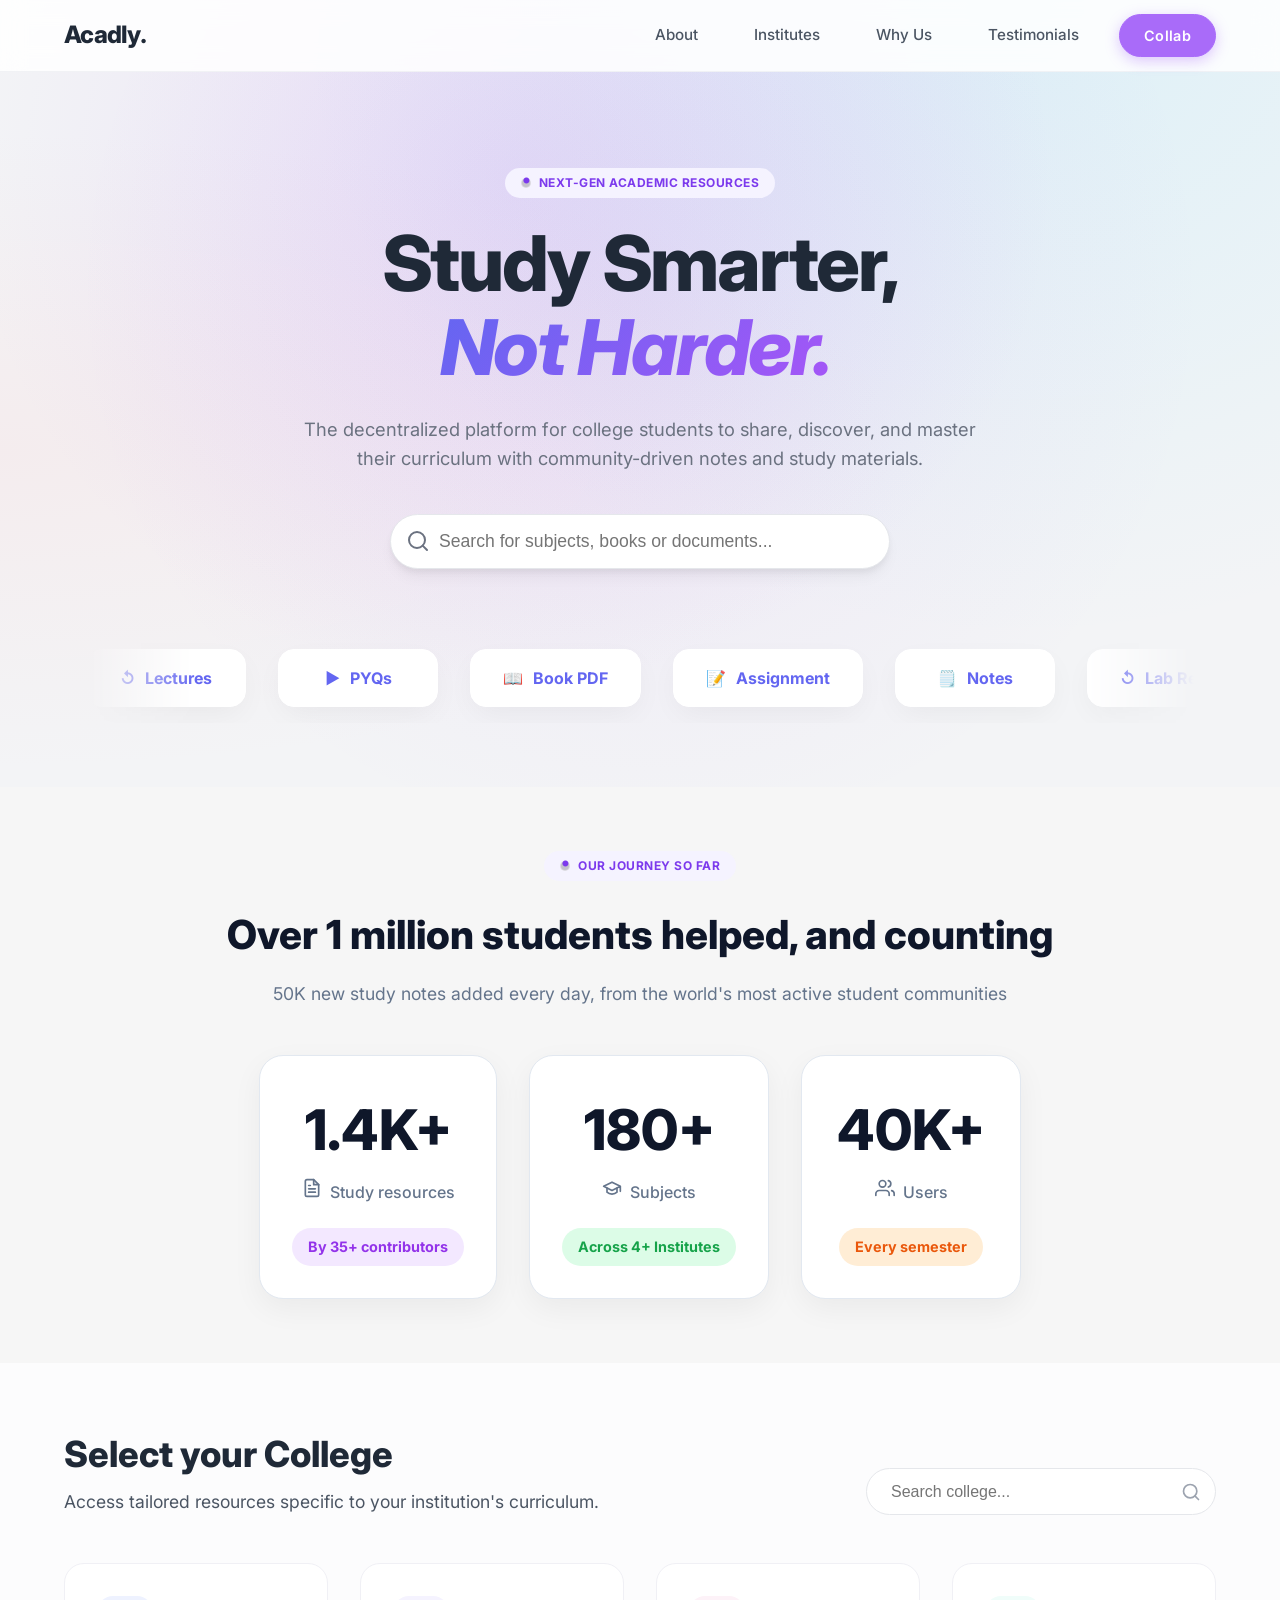
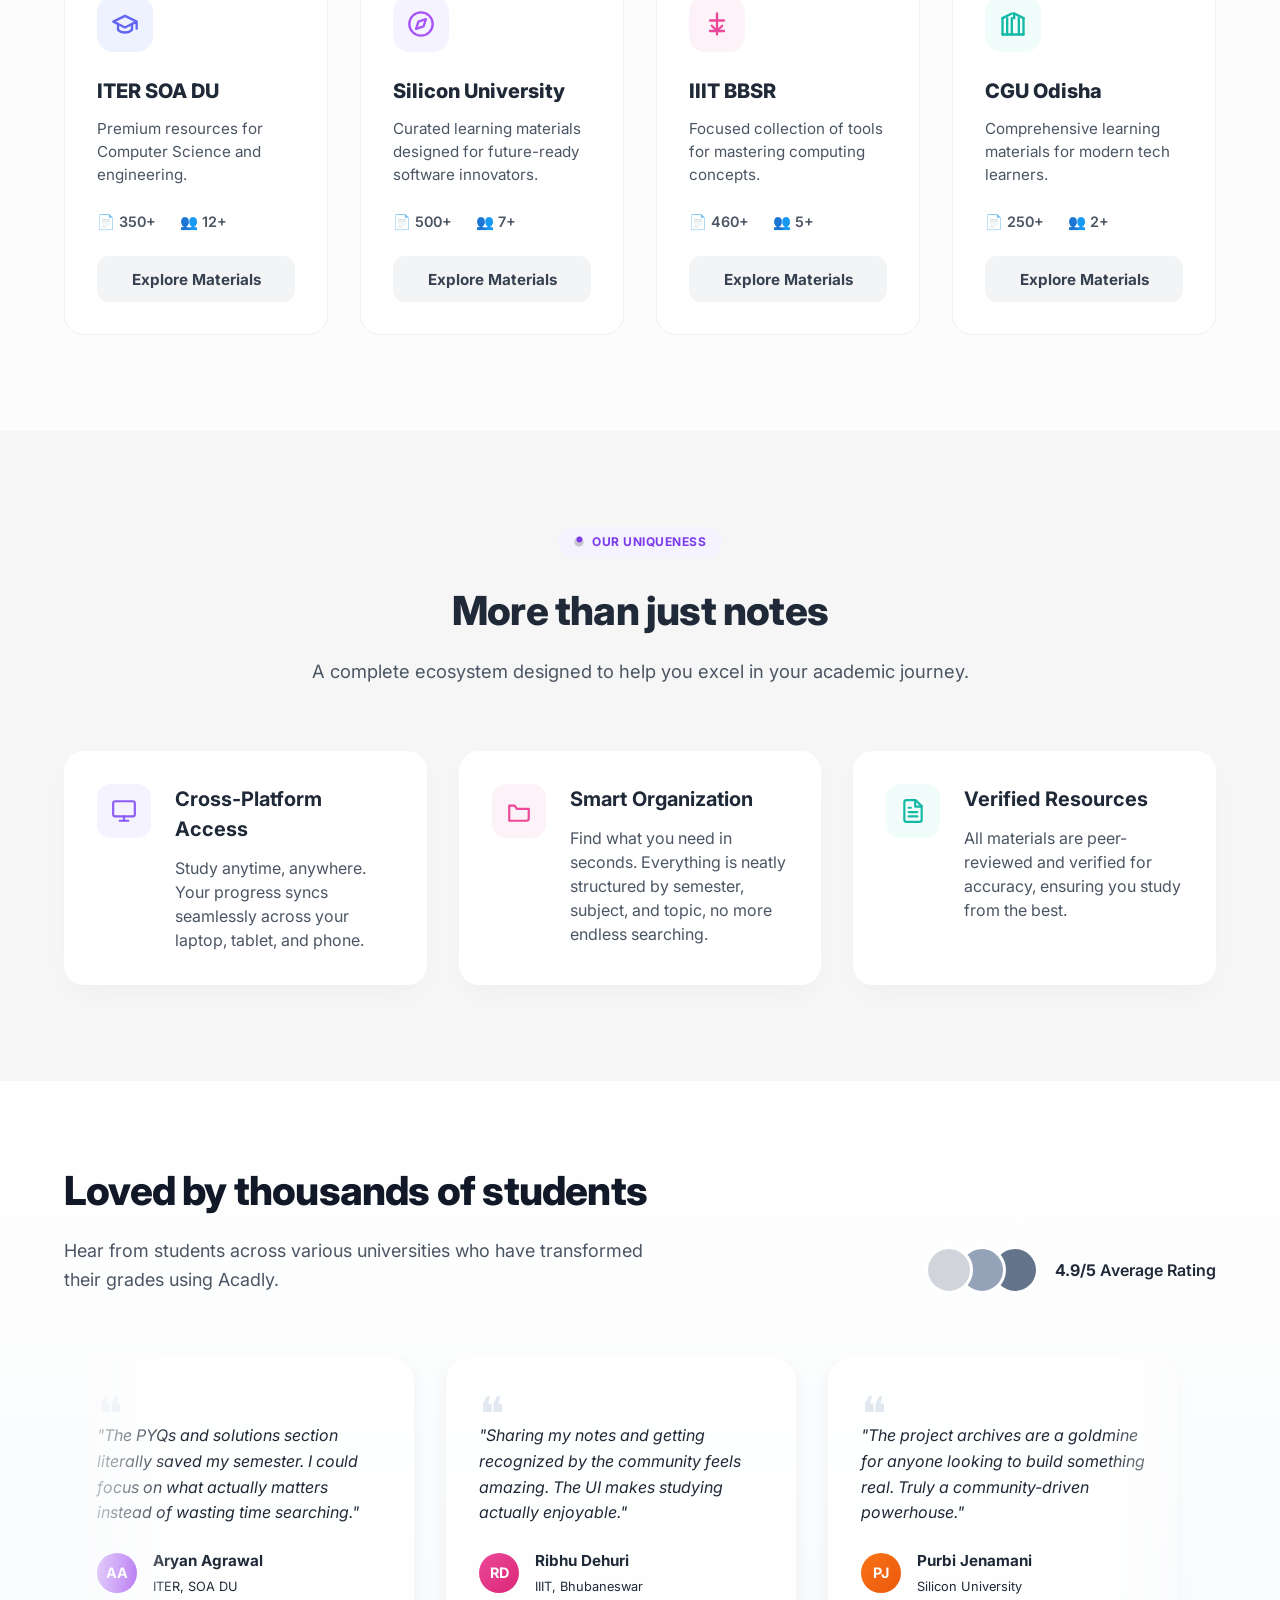
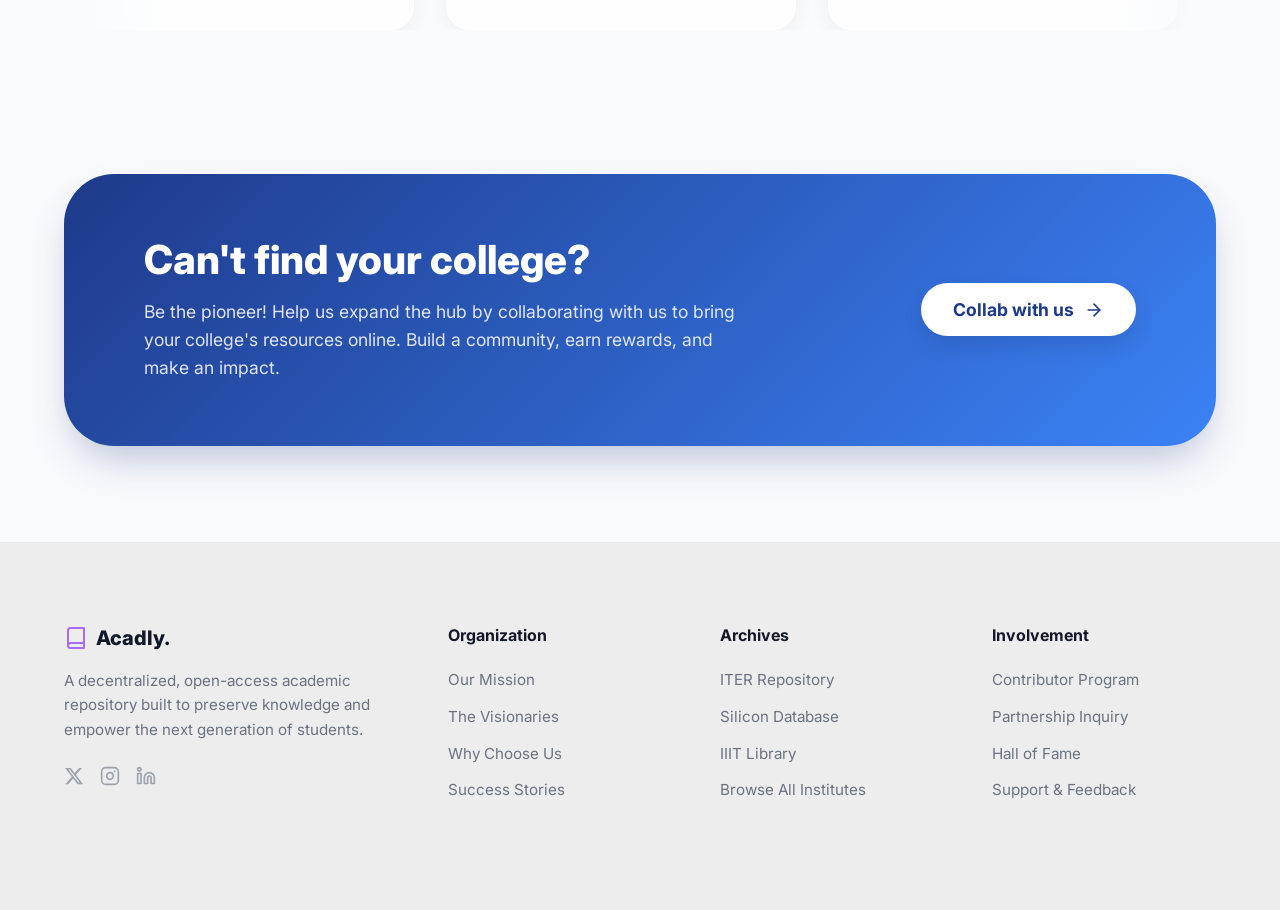
==== index.html @ 6a14bc9c "Version 2.4" ====
<!DOCTYPE html>
<html lang="en">
<head>
    <meta charset="UTF-8">
    <meta name="viewport" content="width=device-width, initial-scale=1.0">
    <title>Acadly.</title>
    <link href="https://fonts.googleapis.com/css2?family=Inter:wght@400;500;600;700;800&display=swap" rel="stylesheet">
    <link rel="stylesheet" href="style.css">
</head>
<body>

    <header class="site-header">
        <div class="header-container">
            <a href="#" class="logo text-logo">
                Acadly.
            </a>

            <nav class="header-nav desktop-nav">
                <a href="about.html" class="nav-link">About</a>
                <a href="#colleges-selection" class="nav-link">Institutes</a>
                <a href="#features" class="nav-link">Why Us</a>
                <a href="#testimonials" class="nav-link">Testimonials</a>
                
                <div class="auth-buttons">
                    <!-- <a href="#" class="btn btn-outline">Log in</a> -->
                    <a href="https://forms.gle/Azt8ZUcDreJrkmPq8" class="btn btn-primary">Collab</a>
                </div>
            </nav>

            <button class="mobile-menu-btn" id="mobile-menu-toggle">
                <span class="bar"></span>
                <span class="bar"></span>
                <span class="bar"></span>
            </button>
        </div>

        <div class="mobile-nav-menu" id="mobile-nav-menu">
            <a href="about.html" class="mobile-link">About</a>
            <a href="#colleges-selection" class="mobile-link">Institutes</a>
            <a href="#features" class="mobile-link">Why Us</a>
            <a href="#testimonials" class="mobile-link">Testimonials</a>
            <div class="mobile-auth">
                <!-- <a href="#" class="btn btn-outline">Log in</a> -->
                <a href="https://forms.gle/Azt8ZUcDreJrkmPq8" class="btn btn-primary">Collab</a>
            </div>
        </div>
    </header>

    <main>
        <section id = "hero" class="hero-section">
            <div class="liquid-shape shape-1"></div>
            <div class="liquid-shape shape-2"></div>
            <div class="container hero-content-center">
                <div class="hero-tag">
                    <span class="dot">•</span> NEXT-GEN ACADEMIC RESOURCES
                </div>

                <h1 class="hero-title">
                    Study Smarter,<br>
                    <span class="text-gradient">Not Harder.</span>
                </h1>

                <p class="hero-desc">
                    The decentralized platform for college students to share, discover, and 
                    master their curriculum with community-driven notes and study materials.
                </p>

                <div class="hero-search-wrapper">
                    <div class="hero-search-bar">
                        <svg xmlns="http://www.w3.org/2000/svg" width="24" height="24" viewBox="0 0 24 24" fill="none" stroke="#6b7280" stroke-width="2" stroke-linecap="round" stroke-linejoin="round" class="search-icon"><circle cx="11" cy="11" r="8"></circle><line x1="21" y1="21" x2="16.65" y2="16.65"></line></svg>
                        <input type="text" id="hero-search-input" placeholder="Search for subjects, books or documents...">
                    </div>
                    <div id="search-dropdown" class="search-dropdown hero-dropdown"></div>
                </div>

                <div class="marquee-container">
                    <div class="marquee-track">
                        <div class="quick-card"><span class="qc-icon">↺</span> Lectures</div>
                        <div class="quick-card"><span class="qc-icon">▶</span> PYQs </div>
                        <div class="quick-card"><span class="qc-icon">📖</span> Book PDF</div>
                        <div class="quick-card"><span class="qc-icon">📝</span> Assignment</div>
                        <div class="quick-card"><span class="qc-icon">🗒️</span> Notes</div>
                        <div class="quick-card"><span class="qc-icon">↺</span> Lab Records</div>
                        <div class="quick-card"><span class="qc-icon">▶</span> Solutions</div>
                        <div class="quick-card"><span class="qc-icon">📖</span> Quiz Papers</div>
                        <div class="quick-card"><span class="qc-icon">📝</span> Lesson Plan</div>
                        <div class="quick-card"><span class="qc-icon">🗒️</span> PPTs</div>
                    </div>
                </div>
            </div>
        </section>

        <section class="stats-section">
    <div class="stats-container">
        
        <div class="stats-header">
            <div class="hero-tag">
                    <span class="dot">•</span> OUR JOURNEY SO FAR
                </div>
            <h2>Over 1 million students helped, and counting</h2>
            <p>50K new study notes added every day, from the world's most active student communities</p>
        </div>

        <div class="desktop-stats">
            <div class="stats-grid">
                <div class="stat-box">
                    <h3>1.4K+</h3>
                    <div class="stat-label">
                    <span class="icon">
                        <svg xmlns="http://www.w3.org/2000/svg" width="24" height="24" viewBox="0 0 24 24" fill="none" stroke="currentColor" stroke-linecap="round" stroke-linejoin="round"><path d="M14 2H6a2 2 0 0 0-2 2v16a2 2 0 0 0 2 2h12a2 2 0 0 0 2-2V8z"/><polyline points="14 2 14 8 20 8"/><line x1="16" y1="13" x2="8" y2="13"/><line x1="16" y1="17" x2="8" y2="17"/><polyline points="10 9 9 9 8 9"/></svg>
                    </span> 
                    Study resources
                </div>
                    <span class="stat-badge badge-purple"> By 35+ contributors</span>
                </div>

                <div class="stat-box">
                    <h3>180+</h3>
                    <div class="stat-label">
                    <span class="icon">
                        <svg xmlns="http://www.w3.org/2000/svg" width="24" height="24" viewBox="0 0 24 24" fill="none" stroke="currentColor" stroke-linecap="round" stroke-linejoin="round"><path d="M22 10v6M2 10l10-5 10 5-10 5z"/><path d="M6 12v5c3 3 9 3 12 0v-5"/></svg>
                    </span> 
                    Subjects
                </div>
                    <span class="stat-badge badge-green">Across 4+ Institutes</span>
                </div>

                <div class="stat-box">
                    <h3>40K+</h3>
                    <div class="stat-label">
                    <span class="icon">
                        <svg xmlns="http://www.w3.org/2000/svg" width="24" height="24" viewBox="0 0 24 24" fill="none" stroke="currentColor" stroke-linecap="round" stroke-linejoin="round"><path d="M17 21v-2a4 4 0 0 0-4-4H5a4 4 0 0 0-4 4v2"/><circle cx="9" cy="7" r="4"/><path d="M23 21v-2a4 4 0 0 0-3-3.87"/><path d="M16 3.13a4 4 0 0 1 0 7.75"/></svg>
                    </span> 
                    Users
                </div>
                    <span class="stat-badge badge-orange">Every semester</span>
                </div>
            </div>
        </div>

        <div class="mobile-stats">
            <div class="carousel-window">
                <div class="stats-track" id="stats-track">
                    
                    <div class="stat-slide">
                        <div class="stat-box mobile-box">
                            <h3>1.4K+</h3>
                            <div class="stat-label"><span class="icon">
                        <svg xmlns="http://www.w3.org/2000/svg" width="24" height="24" viewBox="0 0 24 24" fill="none" stroke="currentColor" stroke-linecap="round" stroke-linejoin="round"><path d="M14 2H6a2 2 0 0 0-2 2v16a2 2 0 0 0 2 2h12a2 2 0 0 0 2-2V8z"/><polyline points="14 2 14 8 20 8"/><line x1="16" y1="13" x2="8" y2="13"/><line x1="16" y1="17" x2="8" y2="17"/><polyline points="10 9 9 9 8 9"/></svg>
                    </span> Study resources</div>
                            <span class="stat-badge badge-purple"> By 35+ contributors</span>
                        </div>
                    </div>

                    <div class="stat-slide">
                        <div class="stat-box mobile-box">
                            <h3>180+</h3>
                            <div class="stat-label"><span class="icon">
                        <svg xmlns="http://www.w3.org/2000/svg" width="24" height="24" viewBox="0 0 24 24" fill="none" stroke="currentColor" stroke-linecap="round" stroke-linejoin="round"><path d="M22 10v6M2 10l10-5 10 5-10 5z"/><path d="M6 12v5c3 3 9 3 12 0v-5"/></svg>
                    </span> Subjects</div>
                            <span class="stat-badge badge-green">Across 4+ Institutes</span>
                        </div>
                    </div>

                    <div class="stat-slide">
                        <div class="stat-box mobile-box">
                            <h3>40K+</h3>
                            <div class="stat-label"><span class="icon">
                        <svg xmlns="http://www.w3.org/2000/svg" width="24" height="24" viewBox="0 0 24 24" fill="none" stroke="currentColor" stroke-linecap="round" stroke-linejoin="round"><path d="M17 21v-2a4 4 0 0 0-4-4H5a4 4 0 0 0-4 4v2"/><circle cx="9" cy="7" r="4"/><path d="M23 21v-2a4 4 0 0 0-3-3.87"/><path d="M16 3.13a4 4 0 0 1 0 7.75"/></svg>
                    </span> Users</div>
                            <span class="stat-badge badge-orange">Every semester</span>
                        </div>
                    </div>

                </div>
            </div>

            <div class="carousel-dots">
                <span class="dot active"></span>
                <span class="dot"></span>
                <span class="dot"></span>
            </div>
        </div>

    </div>
</section>

        <section id = "colleges-selection" class="colleges-selection-section">
            <div class="container">
                <div class="colleges-header-wrapper">
                    <div class="colleges-header-text">
                        <h2>Select your College</h2>
                        <p>Access tailored resources specific to your institution's curriculum.</p>
                    </div>
                    <div class="college-search-container">
                        <div class="college-search-bar">
                            <input type="text" id="college-search-input" placeholder="Search college...">
                            <svg xmlns="http://www.w3.org/2000/svg" width="20" height="20" viewBox="0 0 24 24" fill="none" stroke="#9ca3af" stroke-width="2" stroke-linecap="round" stroke-linejoin="round"><circle cx="11" cy="11" r="8"></circle><line x1="21" y1="21" x2="16.65" y2="16.65"></line></svg>
                        </div>
                        <div id="college-search-results" class="college-results-dropdown"></div>
                    </div>
                </div>

                <div id="college-grid" class="featured-colleges-grid">
                    <div class="college-feature-card">
                        <div class="c-icon-box c-blue">
                            <svg xmlns="http://www.w3.org/2000/svg" width="24" height="24" viewBox="0 0 24 24" fill="none" stroke="currentColor" stroke-width="2" stroke-linecap="round" stroke-linejoin="round"><path d="M22 10v6M2 10l10-5 10 5-10 5z"/><path d="M6 12v5c3 3 9 3 12 0v-5"/></svg>
                        </div>
                        <h3>ITER SOA DU</h3>
                        <p class="c-desc">Premium resources for Computer Science and engineering.</p>
                        <div class="c-stats">
                            <span>📄 350+</span>
                            <span>👥 12+</span>
                        </div>
                        <button class="c-explore-btn" onclick="openSemesterView('iter')">Explore Materials</button>
                    </div>

                    <div class="college-feature-card">
                        <div class="c-icon-box c-purple">
                            <svg xmlns="http://www.w3.org/2000/svg" width="24" height="24" viewBox="0 0 24 24" fill="none" stroke="currentColor" stroke-width="2" stroke-linecap="round" stroke-linejoin="round"><circle cx="12" cy="12" r="10"/><path d="M16.2 7.8l-2 6.3-6.4 2.1 2-6.3z"/></svg>
                        </div>
                        <h3>Silicon University</h3>
                        <p class="c-desc">Curated learning materials designed for future-ready software innovators.</p>
                        <div class="c-stats">
                            <span>📄 500+</span>
                            <span>👥 7+</span>
                        </div>
                        <button class="c-explore-btn" onclick="openSemesterView('SIT')">Explore Materials</button>
                    </div>

                    <div class="college-feature-card">
                        <div class="c-icon-box c-pink">
                           <svg xmlns="http://www.w3.org/2000/svg" width="24" height="24" viewBox="0 0 24 24" fill="none" stroke="currentColor" stroke-width="2" stroke-linecap="round" stroke-linejoin="round"><path d="M6 18h12"/><path d="M6 9h12"/><path d="M12 3v18"/><path d="M7.5 13.5l4.5 4.5 4.5-4.5"/></svg>
                        </div>
                        <h3>IIIT BBSR</h3>
                        <p class="c-desc">Focused collection of tools for mastering computing concepts.</p>
                        <div class="c-stats">
                            <span>📄 460+</span>
                            <span>👥 5+</span>
                        </div>
                        <button class="c-explore-btn" onclick="openSemesterView('iiit')">Explore Materials</button>
                    </div>

                    <div class="college-feature-card">
                        <div class="c-icon-box c-teal">
                            <svg xmlns="http://www.w3.org/2000/svg" width="24" height="24" viewBox="0 0 24 24" fill="none" stroke="currentColor" stroke-width="2" stroke-linecap="round" stroke-linejoin="round"><path d="M3 21h18"/><path d="M3 7v14"/><path d="M21 7v14"/><path d="M7 21V7"/><path d="M11 21V7"/><path d="M17 21V7"/><path d="M13 7V3"/><path d="M11 3L3 7"/><path d="M21 7l-8-4"/></svg>
                        </div>
                        <h3>CGU Odisha</h3>
                        <p class="c-desc">Comprehensive learning materials for modern tech learners.</p>
                        <div class="c-stats">
                            <span>📄 250+</span>
                            <span>👥 2+</span>
                        </div>
                        <button class="c-explore-btn" onclick="openSemesterView('cgu')">Explore Materials</button>
                    </div>
                </div>

                <div class="see-all-container">
                    <button class="see-all-btn" onclick="toggleCollegeView()">See all colleges</button>
                </div>
            </div>
        </section>

<section id="semester-view" class="semester-view-section" style="display: none;">
    <div class="container">
        <div class="semester-header">
            
            <div class="breadcrumbs-text">
                <span class="link" onclick="location.reload()">Home</span> › <span id="college-name-crumb">Select Semester</span>
            </div>
            <h1>Choose Your Semester</h1>
            <p>Access your curated collection of lecture notes, past exams, and community resources tailored for each stage of your degree.</p>
        </div>

        <div id="semester-grid" class="semester-grid">
            </div>

        <div class="upload-cta-banner">
            <div class="upload-cta-content">
                <h3>Can’t find your resources?</h3>
                <p>Our community is constantly updating the hub. If you have notes from a previous semester, help your fellow students by uploading them today.</p>
            </div>
            <div class="upload-cta-buttons">
                <a href="https://forms.gle/bbWV2wqrHFeoYZVv6" target="_blank" class="btn-primary-solid">
                    Upload Notes
                </a>
                <a href="mailto:vivek.ncc19@gmail.com?subject=Request Support for Acadly.&body=Hi Vivek, [Type your queries here]" target="_blank" class="btn-secondary-solid">
                    Request Support
                </a>
            </div>
        </div>
    </div>
</section>

<section id = "features" class="features-section">
    <div class="container">
        
        <div class="features-header">
            <div class="hero-tag">
                    <span class="dot">•</span> OUR UNIQUENESS
                </div>
            <h2>More than just notes</h2>
            <p>A complete ecosystem designed to help you excel in your academic journey.</p>
        </div>

        <div class="features-grid">
            <div class="feature-card">
                <div class="f-icon-box f-purple">
                    <svg xmlns="http://www.w3.org/2000/svg" width="24" height="24" viewBox="0 0 24 24" fill="none" stroke="currentColor" stroke-width="2" stroke-linecap="round" stroke-linejoin="round"><rect x="2" y="3" width="20" height="14" rx="2" ry="2"></rect><line x1="8" y1="21" x2="16" y2="21"></line><line x1="12" y1="17" x2="12" y2="21"></line></svg>
                </div>
                <div class="f-card-text">
                    <h3>Cross-Platform Access</h3>
                    <p>Study anytime, anywhere. Your progress syncs seamlessly across your laptop, tablet, and phone.</p>
                </div>
            </div>

            <div class="feature-card">
                <div class="f-icon-box f-pink">
                    <svg xmlns="http://www.w3.org/2000/svg" width="24" height="24" viewBox="0 0 24 24" fill="none" stroke="currentColor" stroke-width="2" stroke-linecap="round" stroke-linejoin="round"><path d="M3 7h5l2 3h11v9a2 2 0 0 1-2 2H3z"></path></svg>
                </div>
                <div class="f-card-text">
                    <h3>Smart Organization</h3>
                    <p>Find what you need in seconds. Everything is neatly structured by semester, subject, and topic, no more endless searching.</p>
                </div>
            </div>

            <div class="feature-card">
                <div class="f-icon-box f-teal">
                    <svg xmlns="http://www.w3.org/2000/svg" width="24" height="24" viewBox="0 0 24 24" fill="none" stroke="currentColor" stroke-width="2" stroke-linecap="round" stroke-linejoin="round"><path d="M14.5 2H6a2 2 0 0 0-2 2v16a2 2 0 0 0 2 2h12a2 2 0 0 0 2-2V7.5L14.5 2z"></path><polyline points="14 2 14 8 20 8"></polyline><line x1="16" y1="13" x2="8" y2="13"></line><line x1="16" y1="17" x2="8" y2="17"></line><line x1="10" y1="9" x2="8" y2="9"></line></svg>
                </div>
                <div class="f-card-text">
                    <h3>Verified Resources</h3>
                    <p>All materials are peer-reviewed and verified for accuracy, ensuring you study from the best.</p>
                </div>
            </div>
        </div>
    </div>
</section>

        <section id = "testimonials" class="testimonials-section">
            <div class="container">
                <div class="testimonials-header">
                    <div class="t-header-left">
                        <h2>Loved by thousands of students</h2>
                        <p>Hear from students across various universities who have transformed their grades using Acadly.</p>
                    </div>
                    
                    <div class="t-header-right">
                        <div class="avatar-group">
                            <span class="avatar-circle"></span>
                            <span class="avatar-circle"></span>
                            <span class="avatar-circle"></span>
                        </div>
                        <div class="rating-text">
                            <strong>4.9/5</strong> Average Rating
                        </div>
                    </div>
                </div>

                <div class="marquee-wrapper">
        <div class="marquee-track">
            
            <div class="testimonial-card">
                <div class="quote-icon">❝</div>
                <p>"The PYQs and solutions section literally saved my semester. I could focus on what actually matters instead of wasting time searching."</p>
                <div class="user-info">
                    <div class="avatar purple">AA</div>
                    <div>
                        <h4>Aryan Agrawal</h4>
                        <span>ITER, SOA DU</span>
                    </div>
                </div>
            </div>

            <div class="testimonial-card">
                <div class="quote-icon">❝</div>
                <p>"Sharing my notes and getting recognized by the community feels amazing. The UI makes studying actually enjoyable."</p>
                <div class="user-info">
                    <div class="avatar pink">RD</div>
                    <div>
                        <h4>Ribhu Dehuri</h4>
                        <span>IIIT, Bhubaneswar</span>
                    </div>
                </div>
            </div>

            <div class="testimonial-card">
                <div class="quote-icon">❝</div>
                <p>"The project archives are a goldmine for anyone looking to build something real. Truly a community-driven powerhouse."</p>
                <div class="user-info">
                    <div class="avatar orange">PJ</div>
                    <div>
                        <h4>Purbi Jenamani</h4>
                        <span>Silicon University</span>
                    </div>
                </div>
            </div>

            <div class="testimonial-card">
                <div class="quote-icon">❝</div>
                <p>"Finally a platform that doesn't feel like a boring LMS. The interface and resource organization is top tier."</p>
                <div class="user-info">
                    <div class="avatar blue">AP</div>
                    <div>
                        <h4>Ayush Ranjan Pradhan</h4>
                        <span>ITER, SOA DU</span>
                    </div>
                </div>
            </div>

            <div class="testimonial-card">
                <div class="quote-icon">❝</div>
                <p>"The PYQs and solutions section literally saved my semester. I could focus on what actually matters instead of wasting time searching."</p>
                <div class="user-info">
                    <div class="avatar purple">AA</div>
                    <div>
                        <h4>Aryan Agrawal</h4>
                        <span>ITER, SOA DU</span>
                    </div>
                </div>
            </div>

            <div class="testimonial-card">
                <div class="quote-icon">❝</div>
                <p>"Sharing my notes and getting recognized by the community feels amazing. The UI makes studying actually enjoyable."</p>
                <div class="user-info">
                    <div class="avatar pink">RD</div>
                    <div>
                        <h4>Ribhu Dehuri</h4>
                        <span>IIIT, Bhubaneswar</span>
                    </div>
                </div>
            </div>

            <div class="testimonial-card">
                <div class="quote-icon">❝</div>
                <p>"The project archives are a goldmine for anyone looking to build something real. Truly a community-driven powerhouse."</p>
                <div class="user-info">
                    <div class="avatar orange">PJ</div>
                    <div>
                        <h4>Purbi Jenamani</h4>
                        <span>Silicon University</span>
                    </div>
                </div>
            </div>

            <div class="testimonial-card">
                <div class="quote-icon">❝</div>
                <p>"Finally a platform that doesn't feel like a boring LMS. The interface and resource organization is top tier."</p>
                <div class="user-info">
                    <div class="avatar blue">AP</div>
                    <div>
                        <h4>Ayush Ranjan Pradhan</h4>
                        <span>ITER, SOA DU</span>
                    </div>
                </div>
            </div>

        </div>
    </div>
</section>

        <section id = "cta-highlight" class="cta-highlight-section">
            <div class="container">
                <div class="cta-card">
                    <div class="cta-content-left">
                        <h2>Can't find your college?</h2>
                        <p>Be the pioneer! Help us expand the hub by collaborating with us to bring your college's resources online. Build a community, earn rewards, and make an impact.</p>
                    </div>
                    <div class="cta-content-right">
                        <a href="https://forms.gle/bbWV2wqrHFeoYZVv6" target="_blank">
                            <button class="cta-btn-white">
                                Collab with us
                                <svg xmlns="http://www.w3.org/2000/svg" width="20" height="20" viewBox="0 0 24 24" fill="none" stroke="currentColor" stroke-width="2" stroke-linecap="round" stroke-linejoin="round">
                                    <line x1="5" y1="12" x2="19" y2="12"></line>
                                    <polyline points="12 5 19 12 12 19"></polyline>
                                </svg>
                            </button>
                        </a>
                    </div>
                </div>
            </div>
        </section>

        
        
    </main>

    <footer class="new-site-footer">
        <div class="container">
            <div class="footer-main">
                <div class="footer-col brand-col">
                    <a href="#" class="footer-brand">
                        <svg xmlns="http://www.w3.org/2000/svg" width="24" height="24" viewBox="0 0 24 24" fill="none" stroke="currentColor" stroke-width="2" stroke-linecap="round" stroke-linejoin="round" class="brand-icon"><path d="M4 19.5A2.5 2.5 0 0 1 6.5 17H20"></path><path d="M6.5 2H20v20H6.5A2.5 2.5 0 0 1 4 19.5v-15A2.5 2.5 0 0 1 6.5 2z"></path></svg>
                        Acadly.
                    </a>
                    <p class="footer-desc">
                        A decentralized, open-access academic repository built to preserve knowledge and empower the next generation of students.
                    </p>
                    <div class="social-links-row">
                        <a href="#" class="social-icon" aria-label="LinkedIn"><svg xmlns="http://www.w3.org/2000/svg" width="20" height="20" viewBox="0 0 24 24" fill="currentColor"><path d="M18.244 2.25h3.308l-7.227 8.26 8.502 11.24H16.17l-5.214-6.817L4.99 21.75H1.68l7.73-8.835L1.254 2.25H8.08l4.713 6.231zm-1.161 17.52h1.833L7.084 4.126H5.117z"/></svg></a>
                        <a href="#" class="social-icon" aria-label="Instagram"><svg xmlns="http://www.w3.org/2000/svg" width="20" height="20" viewBox="0 0 24 24" fill="none" stroke="currentColor" stroke-width="2" stroke-linecap="round" stroke-linejoin="round"><rect x="2" y="2" width="20" height="20" rx="5" ry="5"></rect><path d="M16 11.37A4 4 0 1 1 12.63 8 4 4 0 0 1 16 11.37z"></path><line x1="17.5" y1="6.5" x2="17.51" y2="6.5"></line></svg></a>
                        <a href="#" class="social-icon" aria-label="Discord"><svg xmlns="http://www.w3.org/2000/svg" width="20" height="20" viewBox="0 0 24 24" fill="none" stroke="currentColor" stroke-width="2" stroke-linecap="round" stroke-linejoin="round"><path d="M16 8a6 6 0 0 1 6 6v7h-4v-7a2 2 0 0 0-2-2 2 2 0 0 0-2 2v7h-4v-7a6 6 0 0 1 6-6z"></path><rect x="2" y="9" width="4" height="12"></rect><circle cx="4" cy="4" r="2"></circle></svg></a>
                    </div>
                </div>

                <div class="footer-col">
                    <h4>Organization</h4>
                    <ul class="footer-links">
                        <li><a href="about.html">Our Mission</a></li>
                        <li><a href="about.html#team">The Visionaries</a></li>
                        <li><a href="index.html#features">Why Choose Us</a></li>
                        <li><a href="index.html#testimonials">Success Stories</a></li>
                    </ul>
                </div>

                <div class="footer-col">
                    <h4>Archives</h4>
                    <ul class="footer-links">
                        <li><a href="https://drive.google.com/drive/folders/1rZ3bB5Ozjtfv0RyxlqPw33pDS8LmiPs7?usp=drive_link">ITER Repository</a></li>
                        <li><a href="https://sitassanbeta.vercel.app/">Silicon Database</a></li>
                        <li><a href="https://drive.google.com/drive/u/0/folders/154X4RKE2JDL0VKCdlTc2LQFLKVp8aeEU">IIIT Library</a></li>
                        <li><a href="index.html#colleges-selection">Browse All Institutes</a></li>
                    </ul>
                </div>

                <div class="footer-col">
                    <h4>Involvement</h4>
                    <ul class="footer-links">
                        <li><a href="https://docs.google.com/forms/d/e/1FAIpQLSd43KlGQHyydctvnxwIBJHfVCsGlplVSyKVEVeaEqMGzpGHhQ/viewform">Contributor Program</a></li>
                        <li><a href="https://forms.gle/Azt8ZUcDreJrkmPq8">Partnership Inquiry</a></li>
                        <li><a href="about.html#team">Hall of Fame</a></li>
                        <li><a href="mailto:vivek.ncc19@gmail.com">Support & Feedback</a></li>
                    </ul>
                </div>
            </div>
        </div>
    </footer>

    

    <script src="script.js"></script>
</body>
</html>
---- style.css ----
/* --- CSS Reset & Variables --- */
:root {
    --primary-blue: #a96bf9;
    --primary-dark: #8c36e7;
    --text-dark: #1f2937;
    --text-medium: #4b5563;
    --text-light: #9ca3af;
    --bg-white: #ffffff;
    --bg-off-white: #f9fafb;
    --border-color: #e5e7eb;
    
    /* Badge Colors (Light Bg + Dark Text) */
    --badge-purple-bg: #f3e8ff;
    --badge-purple-text: #9333ea;
    --badge-green-bg: #ecfdf5;
    --badge-green-text: #059669;
    --badge-orange-bg: #fff7ed;
    --badge-orange-text: #ea580c;

    --font-family: 'Inter', sans-serif;
    --container-width: 1200px;
    --header-height: 72px;
}

* {
    margin: 0;
    padding: 0;
    box-sizing: border-box;
    scroll-behavior: smooth;
}

html, body {
    font-family: var(--font-family);
    color: var(--text-dark);
    line-height: 1.5;
    
    /* --- THE DOUBLE LOCK --- */
    overflow-x: hidden;      /* Force Clip */
    width: 100%;             /* Constrain width */
    max-width: 100%;         /* Double assurance */
    position: relative;      /* Helps contain absolute children */
    margin: 0; padding: 0;   /* Reset defaults */

    /* Glassmorphism Background */
    background-color: #f3f4f6;
    background-image: 
        radial-gradient(at 40% 20%, rgba(169, 107, 249, 0.15) 0px, transparent 50%),
        radial-gradient(at 80% 0%, rgba(100, 220, 255, 0.15) 0px, transparent 50%),
        radial-gradient(at 0% 50%, rgba(255, 180, 180, 0.12) 0px, transparent 50%);
    background-attachment: fixed;
    background-size: 100% 100%;
}

a { text-decoration: none; color: inherit; }
ul { list-style: none; }
button { font-family: inherit; }

.container {
    max-width: var(--container-width);
    margin: 0 auto;
    padding: 0 1.5rem;
}

/* --- 1. Sticky Header (Modernized) --- */
.site-header {
    position: sticky;
    top: 0;
    z-index: 100;
    /* Translucent white background */
    background: rgba(255, 255, 255, 0.85);
    /* The blur magic */
    backdrop-filter: blur(12px);
    -webkit-backdrop-filter: blur(12px);
    /* Subtle border */
    border-bottom: 1px solid rgba(229, 231, 235, 0.5);
    height: var(--header-height);
    display: flex;
    align-items: center;
    transition: all 0.3s ease;
}

.header-container {
    display: flex;
    align-items: center;
    justify-content: space-between;
    width: 100%;
    max-width: var(--container-width);
    margin: 0 auto;
    padding: 0 1.5rem;
    gap: 2rem;
}

.logo img { display: block; }

/* Search Bar */
.header-search-wrapper {
    flex-grow: 1;
    max-width: 600px;
    position: relative;
}

.search-bar input {
    width: 100%;
    padding: 0.6rem 1rem 0.6rem 2.5rem;
    /* Remove visible border for cleaner look */
    border: 1px solid transparent; 
    border-radius: 50px; /* Fully rounded pill shape */
    font-size: 0.95rem;
    background: #f3f4f6; /* Light grey background */
    transition: all 0.2s ease;
}

.search-bar input:focus {
    outline: none;
    background: #ffffff;
    border-color: var(--primary-blue);
    box-shadow: 0 0 0 3px rgba(169, 107, 249, 0.15); /* Soft focus ring */
}

.search-icon {
    position: absolute;
    left: 12px;
    z-index: 2;
}

.search-bar input {
    width: 100%;
    padding: 0.75rem 1rem 0.75rem 2.5rem;
    border: 1px solid var(--border-color);
    border-radius: 8px;
    font-size: 1rem;
    background: var(--bg-off-white);
    transition: border-color 0.2s, background 0.2s;
}


/* Dropdown Results */
.search-dropdown {
    position: absolute;
    top: 100%;
    left: 0;
    width: 100%;
    background: var(--bg-white);
    border: 1px solid var(--border-color);
    border-radius: 0 0 8px 8px;
    box-shadow: 0 4px 12px rgba(0,0,0,0.1);
    z-index: 10;
    display: none; /* Hidden initially */
    max-height: 300px;
    overflow-y: auto;
}

.search-result-item {
    padding: 0.75rem 1rem;
    border-bottom: 1px solid var(--border-color);
    cursor: pointer;
    display: flex;
    align-items: center;
    gap: 10px;
}
.search-result-item:hover { background: var(--bg-off-white); }
.result-context { font-size: 0.85rem; color: var(--text-medium); }

/* Nav Links & Buttons */
.header-nav {
    display: flex;
    align-items: center;
    gap: 1.5rem;
}

.nav-link {
    font-weight: 500; /* Slightly lighter weight looks more premium */
    color: #4b5563; /* Dark Grey */
    padding: 0.6rem 1rem; /* More breathing room */
    border-radius: 8px; /* Rounded corners for hover effect */
    transition: all 0.2s ease;
    font-size: 0.95rem;
}

.nav-link:hover {
    color: var(--primary-blue);
    background: rgba(169, 107, 249, 0.08); /* Very subtle purple tint on hover */
    transform: translateY(-1px); /* Micro-interaction */
}

.nav-link.active {
    color: var(--primary-blue);
    background: rgba(169, 107, 249, 0.08);
    font-weight: 600;
}

.auth-buttons {
    display: flex;
    gap: 0.75rem;
}

/* Update global button radius */
.btn {
    padding: 0.6rem 1.5rem;
    border-radius: 50px; /* Pill Shape */
    font-weight: 600;
    font-size: 0.9rem;
    letter-spacing: 0.3px;
    cursor: pointer;
    transition: all 0.2s;
    white-space: nowrap;
}

.btn-primary {
    background: var(--primary-blue);
    color: white;
    border: 1px solid var(--primary-blue);
    /* Add a subtle shadow/glow */
    box-shadow: 0 4px 14px 0 rgba(169, 107, 249, 0.39);
}

.btn-primary:hover {
    background: var(--primary-dark);
    border-color: var(--primary-dark);
    transform: translateY(-2px); /* Lift effect */
    box-shadow: 0 6px 20px rgba(169, 107, 249, 0.23);
}

.mobile-menu-btn { display: none; background: none; border: none; font-size: 1.5rem; cursor: pointer; }

/* --- Text Logo Styling --- */
.text-logo {
    font-size: 1.5rem;       /* Large readable size */
    font-weight: 800;        /* Extra bold */
    /* color: var(--primary-blue); Use theme blue */
    text-decoration: none;
    letter-spacing: -0.03em; /* Tighter tracking for a modern logo look */
    font-family: var(--font-family);
}

.text-logo:hover {
    color: var(--primary-dark); /* Slightly darker on hover */
}

/* --- 2. Hero Section (Replicated) --- */
.hero-section {
    padding: 6rem 0 4rem;
    text-align: center;
    background: radial-gradient(circle at 50% 30%, rgba(147, 51, 234, 0.07) 0%, rgba(255, 255, 255, 0) 70%);
}

.hero-content-center {
    display: flex;
    flex-direction: column;
    align-items: center;
    max-width: 900px;
    margin: 0 auto;
}

/* Pill Tag */
.hero-tag {
    display: inline-flex;
    align-items: center;
    gap: 8px;
    background: #f5f3ff; /* Light purple bg */
    color: #7c3aed; /* Purple text */
    padding: 6px 16px;
    border-radius: 50px;
    font-size: 0.75rem;
    font-weight: 700;
    text-transform: uppercase;
    letter-spacing: 0.5px;
    margin-bottom: 1.5rem;
}

.hero-tag .dot { font-size: 1.2rem; line-height: 0; }

/* Typography */
.hero-title {
    font-size: clamp(3rem, 6vw, 5rem);
    font-weight: 800;
    line-height: 1.1;
    color: #1f2937;
    margin-bottom: 1.5rem;
    letter-spacing: -0.03em;
}

.text-gradient {
    font-style: italic;
    background: linear-gradient(135deg, #6366f1 0%, #a855f7 100%);
    -webkit-background-clip: text;
    -webkit-text-fill-color: transparent;
    padding-right: 10px; /* Prevent italic cut-off */
}

.hero-desc {
    font-size: 1.15rem;
    color: #6b7280;
    line-height: 1.6;
    max-width: 700px;
    margin-bottom: 2.5rem;
}

/* Buttons */
.hero-buttons {
    display: flex;
    gap: 1rem;
    margin-bottom: 5rem;
}

.btn-hero-primary {
    background: linear-gradient(135deg, #6366f1 0%, #8b5cf6 100%);
    color: white;
    padding: 1rem 2rem;
    border-radius: 12px;
    font-weight: 600;
    font-size: 1rem;
    border: none;
    cursor: pointer;
    box-shadow: 0 10px 20px -10px rgba(99, 102, 241, 0.5);
    transition: transform 0.2s, box-shadow 0.2s;
    display: flex;
    align-items: center;
    gap: 8px;
}

.btn-hero-primary:hover {
    transform: translateY(-2px);
    box-shadow: 0 15px 25px -10px rgba(99, 102, 241, 0.6);
}

.btn-hero-secondary {
    background: white;
    color: #1f2937;
    padding: 1rem 2rem;
    border-radius: 12px;
    font-weight: 600;
    font-size: 1rem;
    border: 1px solid #e5e7eb;
    cursor: pointer;
    transition: background 0.2s;
}

.btn-hero-secondary:hover { background: #f9fafb; }

/* Quick Access Marquee/Carousel */
.marquee-container {
    width: 100vw; /* Full viewport width */
    max-width: 130%;
    overflow: hidden; /* Hide elements as they move offscreen */
    mask-image: linear-gradient(to right, transparent, black 10%, black 90%, transparent); /* Fade effect on edges */
    -webkit-mask-image: linear-gradient(to right, transparent, black 10%, black 90%, transparent);
    padding: 1rem 0;
}

.marquee-track {
    display: flex;
    gap: 2rem;
    width: max-content; /* Ensure track is wide enough for all items in a row */
    /* Adjust time (30s) to change speed */
    animation: marquee-scroll 30s linear infinite;
}

.marquee-track:hover {
    animation-play-state: paused; /* Optional: Pause on hover */
}

@keyframes marquee-scroll {
    0% { transform: translateX(0); }
    100% { transform: translateX(calc(-50% - 1rem)); } /* Move left by 50% of total width + half gap */
}
@media (max-width: 768px) {
    /* 1. HERO MARQUEE (Lectures, PYQs): Force Animation ON */
    .marquee-container .marquee-track {
        display: flex;
        gap: 2rem;
        width: max-content;
        /* Speed up slightly for mobile (20s instead of 30s) */
        animation: marquee-scroll 20s linear infinite !important; 
    }

    /* 2. TESTIMONIALS MARQUEE: Force Animation OFF (JS handles this) */
    .marquee-wrapper .marquee-track {
        animation: none !important;
        width: max-content;
        display: flex;
        gap: 1.5rem;
    }

    /* Keep the wrapper scrollable for Testimonials */
    .marquee-wrapper {
        overflow-x: auto;
        scroll-behavior: auto;
        -webkit-overflow-scrolling: touch;
        scrollbar-width: none;
        -ms-overflow-style: none;
    }
}
/* Ensure quick-card doesn't wrap and has consistent styling */
.quick-card {
    flex-shrink: 0;
    white-space: nowrap;
    /* Keep existing styles below */
    background: white;
    padding: 1rem 2rem;
    border-radius: 16px;
    box-shadow: 0 10px 30px -5px rgba(0, 0, 0, 0.05);
    font-weight: 700;
    color: #6366f1;
    display: flex;
    align-items: center;
    gap: 10px;
    border: 1px solid white;
}

.quick-card {
    background: white;
    padding: 1rem 2rem;
    border-radius: 16px;
    box-shadow: 0 10px 30px -5px rgba(0, 0, 0, 0.05);
    font-weight: 700;
    color: #6366f1; /* Icon color */
    display: flex;
    align-items: center;
    gap: 10px;
    min-width: 160px;
    justify-content: center;
    border: 1px solid white; /* For smooth rendering */
}

/* Override existing responsive tweak if necessary */
@media (max-width: 768px) {
    .hero-title { font-size: 2.5rem; }
    .hero-buttons { flex-direction: column; width: 100%; }
    .btn-hero-primary, .btn-hero-secondary { width: 100%; justify-content: center; }
}


/* Simplified background for code - would use SVGs in production */
.hero-background-shapes {
    position: absolute;
    top: 0; right: 0;
    width: 50%; height: 100%;
    background: radial-gradient(circle at center, rgba(0, 165, 247, 0.1) 0%, transparent 70%);
    z-index: -1;
    transform: translate(20%, -20%);
}

.hero-content h1 {
    font-size: clamp(2.5rem, 5vw, 4rem);
    font-weight: 800;
    line-height: 1.1;
    margin-bottom: 1rem;
    max-width: 600px;
}

.hero-content p {
    font-size: 1.25rem;
    color: var(--text-medium);
    max-width: 500px;
}

/* --- Stats Section Layout --- */
.stats-section {
    padding: 4rem 1.5rem;
    background: #f6f6f6;
    overflow: hidden;
}

.stats-container {
    max-width: 1200px;
    margin: 0 auto;
}

.stats-header {
    text-align: center;
    margin-bottom: 3rem;
}

.stats-header h2 {
    font-size: 2.5rem;
    font-weight: 800;
    color: #0f172a;
    margin-bottom: 1rem;
}

.stats-header p {
    color: #64748b;
    font-size: 1.1rem;
}

/* --- THE BOXES (Shared Style) --- */
.stat-box {
    background: #ffffff;
    border: 1px solid #e2e8f0;
    border-radius: 24px; /* Rounded corners */
    padding: 2rem;
    text-align: center;
    box-shadow: 0 10px 30px rgba(0, 0, 0, 0.05); /* Soft shadow */
    transition: transform 0.3s ease;
    min-width: 220px;
}

.stat-box:hover {
    transform: translateY(-5px);
    box-shadow: 0 15px 35px rgba(0, 0, 0, 0.1);
}

.stat-box h3 {
    font-size: 3.5rem;
    font-weight: 800;
    margin: 0 0 0.5rem 0;
    color: #0f172a;
}

.stat-label {
    display: flex;
    align-items: center;
    justify-content: center;
    gap: 8px;
    color: #64748b;
    font-weight: 500;
    margin-bottom: 1.5rem;
}
/* --- Fix Stats Icons --- */
.stat-label svg {
    width: 20px;
    height: 20px;
    stroke-width: 2px;
    /* color: var(--primary-blue); */
    margin-top: -2px; /* Visual alignment correction */
}

/* Badges */
.stat-badge {
    display: inline-block;
    padding: 8px 16px;
    border-radius: 50px;
    font-weight: 700;
    font-size: 0.9rem;
}
.badge-purple { background: #f3e8ff; color: #9333ea; }
.badge-green { background: #dcfce7; color: #16a34a; }
.badge-orange { background: #ffedd5; color: #ea580c; }

/* --- DESKTOP VIEW --- */
.desktop-stats {
    display: flex;
    justify-content: center; /* Centered */
}

.stats-grid {
    display: flex;
    gap: 2rem;
    flex-wrap: wrap;
    justify-content: center;
}

/* --- MOBILE VIEW (Sliding Logic) --- */
.mobile-stats {
    display: none; /* Hidden on Desktop */
    flex-direction: column;
    align-items: center;
    padding-bottom: 2rem;
    width: 100%;
}

/* The "Window" that hides the overflow */
.carousel-window {
    width: 100%;
    max-width: 350px; /* Limits card width */
    overflow: hidden; /* Hides the slides sitting off-screen */
}

/* The Moving Belt */
.stats-track {
    display: flex; /* Lines slides up horizontally */
    transition: transform 0.5s ease-in-out; /* Smooth sliding animation */
    width: 100%;
}

/* Individual Slide */
.stat-slide {
    min-width: 100%; /* Each slide takes full width of the window */
    display: flex;
    justify-content: center;
    padding: 10px; /* Space for shadow */
    box-sizing: border-box;
}

.mobile-box {
    width: 100%;
}

/* --- Carousel Dots Styling --- */
.carousel-dots {
    display: flex;
    gap: 12px;
    margin-top: 1.5rem;
    justify-content: center;
    position: relative;
    z-index: 10; /* Ensure dots sit on top of everything */
}

.dot {
    width: 10px; 
    height: 10px;
    /* Change from light gray to a semi-transparent dark shade for Glassmorphism */
    background: rgba(0, 0, 0, 0.2); 
    border: 1px solid rgba(255, 255, 255, 0.4); /* Subtle border to pop against any bg */
    border-radius: 50%;
    transition: all 0.3s cubic-bezier(0.25, 0.8, 0.25, 1);
    cursor: pointer;
}

/* Active States - Added Box Shadows for Glow */
.dot.active.purple { 
    background: #9333ea !important; 
    border-color: #9333ea;
    transform: scale(1.4); 
    box-shadow: 0 0 10px rgba(147, 51, 234, 0.4);
}

.dot.active.green { 
    background: #16a34a !important; 
    border-color: #16a34a;
    transform: scale(1.4); 
    box-shadow: 0 0 10px rgba(22, 163, 74, 0.4);
}

.dot.active.orange { 
    background: #ea580c !important; 
    border-color: #ea580c;
    transform: scale(1.4); 
    box-shadow: 0 0 10px rgba(234, 88, 12, 0.4);
}
/* --- RESPONSIVE BREAKPOINT --- */
@media (max-width: 768px) {
    .desktop-stats { display: none; }
    .mobile-stats { display: flex; }
}
/* --- Mobile: Force 2 Columns in Hub --- */
@media (max-width: 768px) {
    
    /* 1. Force the container to have 2 equal columns */
    .semester-grid {
        display: grid !important;
        grid-template-columns: 1fr 1fr !important; /* Exact 50/50 split */
        gap: 10px !important; /* Smaller gap for mobile */
    }

    /* 2. CRITICAL: Allow cards to shrink below their desktop size */
    .grid-card {
        min-width: 0 !important; /* Override the 280px limit */
        width: 100% !important;
        padding: 1rem 0.5rem !important; /* Reduce padding to save space */
        
        /* Stack content vertically */
        flex-direction: column !important; 
        align-items: center !important;
        text-align: center !important;
        justify-content: center !important;
    }

    /* 3. Adjust icon and text sizes for the smaller cards */
    .card-icon {
        font-size: 1.8rem !important;
        margin-bottom: 0.5rem !important;
    }

    .card-title {
        font-size: 0.9rem !important;
        line-height: 1.2 !important;
        white-space: normal !important; /* Allow text to wrap */
    }

    .card-subtitle {
        font-size: 0.75rem !important;
    }
}

/* --- 3. Featured Colleges Section --- */
.colleges-selection-section {
    padding: 4rem 0 6rem;
    background: #fcfcfd; /* Very slight off-white background */
}

.colleges-header-wrapper {
    display: flex;
    justify-content: space-between;
    align-items: flex-end;
    margin-bottom: 3rem;
    flex-wrap: wrap;
    gap: 2rem;
}

.colleges-header-text h2 {
    font-size: 2.25rem;
    font-weight: 800;
    color: var(--text-dark);
    margin-bottom: 0.5rem;
}

.colleges-header-text p {
    color: var(--text-medium);
    font-size: 1.1rem;
}

.college-search-bar {
    position: relative;
    width: 100%;
    max-width: 350px;
}

.college-search-bar input {
    width: 100%;
    padding: 0.85rem 1.5rem;
    padding-right: 3rem;
    border: 1px solid var(--border-color);
    border-radius: 50px; /* Fully rounded */
    font-size: 1rem;
    background: var(--bg-white);
    outline: none;
}

.college-search-bar svg {
    position: absolute;
    right: 15px;
    top: 50%;
    transform: translateY(-50%);
    color: var(--text-light);
}

/* Grid and Cards */
.featured-colleges-grid {
    display: grid;
    grid-template-columns: repeat(auto-fit, minmax(260px, 1fr));
    gap: 2rem;
}

.college-feature-card {
    background: var(--bg-white);
    border: 1px solid #f0f0f5;
    border-radius: 20px;
    padding: 2rem;
    display: flex;
    flex-direction: column;
    align-items: flex-start;
    transition: transform 0.2s, box-shadow 0.2s;
}

.college-feature-card:hover {
    transform: translateY(-5px);
    box-shadow: 0 15px 30px -10px rgba(0, 0, 0, 0.08);
    border-color: transparent;
}

/* Icon Boxes */
.c-icon-box {
    width: 56px;
    height: 56px;
    border-radius: 16px;
    display: flex;
    align-items: center;
    justify-content: center;
    margin-bottom: 1.5rem;
}

.c-icon-box svg { width: 28px; height: 28px; }

/* Specific colors from image */
.c-blue { background: #eef2ff; color: #6366f1; }
.c-purple { background: #f5f3ff; color: #a855f7; }
.c-pink { background: #fdf2f8; color: #ec4899; }
.c-teal { background: #f0fdfa; color: #14b8a6; }

.college-feature-card h3 {
    font-size: 1.25rem;
    font-weight: 800;
    margin-bottom: 0.75rem;
    color: #1f2937;
}

.c-desc {
    color: var(--text-medium);
    font-size: 0.95rem;
    line-height: 1.5;
    margin-bottom: 1.5rem;
    flex-grow: 1; /* Ensures buttons align at bottom */
}

.c-stats {
    display: flex;
    gap: 1.5rem;
    margin-bottom: 1.5rem;
    font-size: 0.9rem;
    color: var(--text-medium);
    font-weight: 600;
}

.c-explore-btn {
    width: 100%;
    padding: 0.85rem;
    background: #f3f4f6;
    color: #374151;
    border: none;
    border-radius: 12px;
    font-weight: 700;
    font-size: 0.95rem;
    cursor: pointer;
    transition: background 0.2s;
}

.c-explore-btn:hover {
    background: #e5e7eb;
}

/* Responsive adjustments */
@media (max-width: 768px) {
    .colleges-header-wrapper {
        flex-direction: column;
        align-items: flex-start;
    }
    .college-search-bar {
        max-width: 100%;
    }
}
/* --- 4. Main Content Hub --- */
.hub-section { padding: 2rem 0 4rem; }

.hub-tabs {
    display: flex;
    border-bottom: 2px solid var(--border-color);
    margin-bottom: 2rem;
}

.tab-btn {
    background: none;
    border: none;
    padding: 1rem 1.5rem;
    font-size: 1.1rem;
    font-weight: 600;
    color: var(--text-medium);
    cursor: pointer;
    position: relative;
    transition: color 0.3s;
}

.tab-btn.active {
    color: var(--primary-blue);
}

.tab-btn.active::after {
    content: '';
    position: absolute;
    bottom: -2px;
    left: 0;
    width: 100%;
    height: 3px;
    background: var(--primary-blue);
}

/* Breadcrumbs */
.breadcrumbs {
    margin-bottom: 1.5rem;
    font-size: 0.95rem;
    color: var(--text-medium);
}
.breadcrumbs span.link { cursor: pointer; color: var(--primary-blue); }
.breadcrumbs span.link:hover { text-decoration: underline; }

/* Content Grid */
.content-grid {
    display: grid;
    grid-template-columns: repeat(auto-fill, minmax(280px, 1fr));
    gap: 1.5rem;
}

.grid-card {
    background: var(--bg-white);
    border: 1px solid var(--border-color);
    border-radius: 12px;
    padding: 1.5rem;
    cursor: pointer;
    transition: border-color 0.2s, box-shadow 0.2s;
    display: flex;
    align-items: center;
    gap: 1rem;
}

.grid-card:hover {
    border-color: var(--primary-blue);
    box-shadow: 0 4px 12px rgba(0, 165, 247, 0.1);
}

.card-icon { font-size: 2rem; }
.card-title { font-weight: 600; font-size: 1.1rem; }
.card-subtitle { font-size: 0.9rem; color: var(--text-medium); }

/* --- 4. Features Section (New Layout) --- */
.features-section {
    padding: 6rem 0;
    background: #f6f6f6; /* Keep the light gray background */
}

/* Centered Header */
.features-header {
    text-align: center;
    max-width: 700px;
    margin: 0 auto 4rem; /* Center horizontally, margin bottom */
}

.features-header h2 {
    font-size: 2.5rem;
    font-weight: 800;
    color: var(--text-dark);
    margin-bottom: 1rem;
    letter-spacing: -0.02em;
}

.features-header p {
    font-size: 1.15rem;
    color: var(--text-medium);
    line-height: 1.6;
}

/* Grid Layout */
.features-grid {
    display: grid;
    /* Create 3 columns on large screens, wrap automatically on smaller ones */
    grid-template-columns: repeat(auto-fit, minmax(320px, 1fr));
    gap: 2rem;
}

/* Feature Card */
.feature-card {
    background: var(--bg-white);
    padding: 2rem;
    border-radius: 20px;
    display: flex; /* Align icon and text side-by-side */
    align-items: flex-start;
    gap: 1.5rem;
    box-shadow: 0 10px 30px -10px rgba(0, 0, 0, 0.05);
    border: 1px solid rgba(255, 255, 255, 0.5); /* Subtle border for definition */
    transition: transform 0.2s, box-shadow 0.2s;
}

.feature-card:hover {
    transform: translateY(-5px);
    box-shadow: 0 15px 35px -10px rgba(0, 0, 0, 0.08);
}

/* Icon Boxes */
.f-icon-box {
    width: 54px;
    height: 54px;
    border-radius: 14px;
    display: flex;
    align-items: center;
    justify-content: center;
    flex-shrink: 0; /* Prevent icon from squishing */
}

.f-icon-box svg {
    width: 26px;
    height: 26px;
}

/* Specific color themes for icons */
.f-purple { background: #f5f3ff; color: #8b5cf6; }
.f-pink { background: #fdf2f8; color: #ec4899; }
.f-teal { background: #f0fdfa; color: #14b8a6; }

/* Card Text */
.f-card-text h3 {
    font-size: 1.25rem;
    font-weight: 700;
    color: var(--text-dark);
    margin-bottom: 0.75rem;
}

.f-card-text p {
    font-size: 1rem;
    color: var(--text-medium);
    line-height: 1.5;
}

/* Responsive Adjustments */
@media (max-width: 768px) {
    .features-header h2 {
        font-size: 2rem;
    }
    /* The grid-template-columns will automatically handle stacking on mobile */
}

/* --- Mobile View: Limit Colleges & See All Button --- */
.see-all-container {
    display: none; /* Hidden on desktop */
    text-align: center;
    margin-top: 2rem;
}

.see-all-btn {
    background: transparent;
    border: 2px solid var(--primary-blue);
    color: var(--primary-blue);
    padding: 0.75rem 2rem;
    border-radius: 50px;
    font-weight: 600;
    cursor: pointer;
    transition: all 0.2s;
}

.see-all-btn:hover {
    background: var(--primary-blue);
    color: white;
}

/* Mobile specific logic */
@media (max-width: 768px) {
    /* Hide the 3rd, 4th, etc. college cards by default */
    .featured-colleges-grid .college-feature-card:nth-child(n+3) {
        display: none;
    }

    /* When the grid has 'expanded' class, show everything */
    .featured-colleges-grid.expanded .college-feature-card:nth-child(n+3) {
        display: flex; /* Restore display */
    }

    /* Show the button on mobile */
    .see-all-container {
        display: block;
    }
    
    /* Hide button when expanded */
    .featured-colleges-grid.expanded + .see-all-container {
        display: none;
    }
}

/* --- College Search Dropdown Styles --- */
.college-search-container {
    position: relative;
    width: 100%;
    max-width: 350px;
}

.college-results-dropdown {
    position: absolute;
    top: 100%;
    left: 0;
    width: 100%;
    background: white;
    border: 1px solid var(--border-color);
    border-radius: 12px;
    box-shadow: 0 10px 25px rgba(0,0,0,0.1);
    max-height: 300px;
    overflow-y: auto;
    z-index: 50;
    display: none; /* Hidden initially */
    margin-top: 8px;
}

.college-result-item {
    padding: 1rem;
    border-bottom: 1px solid #f3f4f6;
    cursor: pointer;
    transition: background 0.2s;
    text-align: left;
}

.college-result-item:hover {
    background: #f9fafb;
}

.college-result-item h4 {
    font-size: 0.95rem;
    color: var(--text-dark);
    margin-bottom: 4px;
    font-weight: 600;
}

.college-result-item p {
    font-size: 0.8rem;
    color: var(--text-medium);
    margin: 0;
}

.college-result-tag {
    display: inline-block;
    font-size: 0.7rem;
    background: #eef2ff;
    color: var(--primary-blue);
    padding: 2px 6px;
    border-radius: 4px;
    margin-right: 6px;
}

/* --- Testimonials Section --- */
.testimonials-section {
    padding: 6rem 0;
    background-color: var(--bg-white);
}

/* Top Layer: Header & Ratings */
.testimonials-header {
    display: flex;
    justify-content: space-between;
    align-items: flex-end;
    margin-bottom: 4rem;
    flex-wrap: wrap;
    gap: 2rem;
}

.t-header-left {
    max-width: 600px;
}

.t-header-left h2 {
    font-size: 2.5rem;
    font-weight: 800;
    color: #111827; /* Darker black for contrast */
    margin-bottom: 1rem;
    letter-spacing: -0.02em;
}

.t-header-left p {
    font-size: 1.125rem;
    color: var(--text-medium);
    line-height: 1.6;
}

/* Right Side Rating Group */
.t-header-right {
    display: flex;
    align-items: center;
    gap: 1rem;
}

.avatar-group {
    display: flex;
}

.avatar-circle {
    width: 48px;
    height: 48px;
    border-radius: 50%;
    border: 3px solid #fff; /* White border to separate overlapping circles */
    margin-left: -15px; /* Creates the overlap effect */
    background-color: #cbd5e1; /* Fallback gray */
}

/* Assign different colors to the header circles for visual interest */
.avatar-circle:nth-child(1) { background-color: #d1d5db; z-index: 3; margin-left: 0; }
.avatar-circle:nth-child(2) { background-color: #94a3b8; z-index: 2; }
.avatar-circle:nth-child(3) { background-color: #64748b; z-index: 1; }

.rating-text {
    font-weight: 600;
    color: var(--text-dark);
}

/* --- Infinite Testimonials Section --- */
.testimonials-section {
    padding: 5rem 0;
    overflow: hidden; /* Hides the scrollbar */
    background: linear-gradient(to bottom, #ffffff, #f8fafc);
}

.marquee-wrapper {
    position: relative;
    width: 100%;
    overflow: hidden;
    /* Fades the edges so cards appear to fade in/out */
    mask-image: linear-gradient(to right, transparent, black 10%, black 90%, transparent);
    -webkit-mask-image: linear-gradient(to right, transparent, black 10%, black 90%, transparent);
}

.marquee-track {
    display: flex;
    gap: 2rem; /* Space between cards */
    width: max-content; /* Ensure track is wide enough */
    animation: scroll-left 40s linear infinite; /* The Movement Logic */
}

/* Pause animation on hover for readability */
.marquee-track:hover {
    animation-play-state: paused;
}

@keyframes scroll-left {
    0% { transform: translateX(0); }
    100% { transform: translateX(-50%); } /* Moves exactly half way (one full set) */
}

/* --- Card Styling (Glassmorphism) --- */
.testimonial-card {
    min-width: 350px; /* Fixed width prevents squishing */
    max-width: 350px;
    background: rgba(255, 255, 255, 0.8);
    backdrop-filter: blur(12px);
    border: 1px solid rgba(255, 255, 255, 0.6);
    padding: 2rem;
    border-radius: 24px;
    box-shadow: 0 4px 20px rgba(0, 0, 0, 0.05);
    display: flex;
    flex-direction: column;
    justify-content: space-between;
}

.testimonial-card p {
    font-size: 1rem;
    color: var(--text-main);
    line-height: 1.6;
    margin-bottom: 1.5rem;
    font-style: italic;
}

.quote-icon {
    font-size: 3rem;
    color: #e2e8f0;
    line-height: 1;
    margin-bottom: -1rem;
    font-family: serif;
}

/* --- Mobile: Enable Manual Scroll for Testimonials --- */
@media (max-width: 768px) {
    /* Disable the CSS animation */
    .marquee-track {
        animation: none !important;
        width: max-content; /* Ensure it doesn't squish */
        display: flex;
        gap: 1.5rem;
    }
    
    /* Allow horizontal scrolling on the wrapper */
    .marquee-wrapper {
        overflow-x: auto;
        scroll-behavior: auto; /* Important for JS smoothness */
        -webkit-overflow-scrolling: touch;
        
        /* Hide Scrollbar */
        scrollbar-width: none; 
        -ms-overflow-style: none;
    }
    
    .marquee-wrapper::-webkit-scrollbar { 
        display: none; 
    }
}

/* User Info & Avatar */
.user-info {
    display: flex;
    align-items: center;
    gap: 1rem;
}

.user-info h4 {
    font-size: 0.95rem;
    font-weight: 700;
    margin: 0;
    color: var(--text-main);
}

.user-info span {
    font-size: 0.8rem;
    color: var(--text-muted);
}

.avatar {
    width: 40px;
    height: 40px;
    border-radius: 50%;
    display: flex;
    align-items: center;
    justify-content: center;
    font-weight: 700;
    font-size: 0.9rem;
    color: white;
}

/* Avatar Colors */
.avatar.purple { background: linear-gradient(135deg, #a855f7, #9333ea); }
.avatar.pink { background: linear-gradient(135deg, #ec4899, #db2777); }
.avatar.orange { background: linear-gradient(135deg, #f97316, #ea580c); }
.avatar.blue { background: linear-gradient(135deg, #3b82f6, #2563eb); }

/* --- Mobile Adjustments --- */
@media (max-width: 768px) {
    .marquee-track {
        animation-duration: 30s; /* Faster scroll on mobile */
    }
    .testimonial-card {
        min-width: 280px; /* Smaller cards on mobile */
        max-width: 280px;
        padding: 1.5rem;
    }
}
/* --- New CTA Highlight Section --- */
.cta-highlight-section {
    padding: 4rem 0 6rem; /* Spacing around the block */
    background: var(--bg-off-white);
}

.cta-card {
    background: linear-gradient(135deg, #1e3a8a 0%, #3b82f6 100%); /* Navy to Blue gradient */
    border-radius: 50px; /* Big rounded pill shape */
    padding: 4rem 5rem;
    display: flex;
    align-items: center;
    justify-content: space-between;
    gap: 3rem;
    box-shadow: 0 20px 40px -10px rgba(30, 58, 138, 0.3);
    color: white;
    position: relative;
    overflow: hidden;
}

.cta-content-left {
    max-width: 600px;
}

.cta-content-left h2 {
    font-size: 2.5rem;
    font-weight: 800;
    margin-bottom: 1rem;
    color: #ffffff;
    line-height: 1.1;
}

.cta-content-left p {
    font-size: 1.1rem;
    color: rgba(255, 255, 255, 0.85); /* Muted white */
    line-height: 1.6;
}

.cta-content-right {
    flex-shrink: 0;
}

.cta-btn-white {
    background: #ffffff;
    color: #1e3a8a; /* Dark blue text */
    padding: 1rem 2rem;
    border-radius: 50px;
    border: none;
    font-size: 1.1rem;
    font-weight: 700;
    cursor: pointer;
    display: flex;
    align-items: center;
    gap: 10px;
    box-shadow: 0 10px 20px rgba(0,0,0,0.1);
    transition: transform 0.2s, box-shadow 0.2s;
}

.cta-btn-white:hover {
    transform: translateY(-3px);
    box-shadow: 0 15px 30px rgba(0,0,0,0.15);
}

/* Responsive adjustment for CTA */
@media (max-width: 900px) {
    .cta-card {
        flex-direction: column;
        text-align: center;
        padding: 3rem 2rem;
        border-radius: 30px;
    }
    .cta-content-left p { margin-bottom: 2rem; }
}


/* --- New Footer Section --- */
.new-site-footer {
    background: #ededed; /* Very light grey background */
    padding: 5rem 0 2rem;
    border-top: 1px solid #e5e7eb;
    color: #1f2937;
}

.footer-main {
    display: flex;
    justify-content: space-between;
    flex-wrap: wrap;
    gap: 3rem;
    margin-bottom: 4rem;
}

/* Footer Columns */
.footer-col {
    flex: 1;
    min-width: 160px;
}

.brand-col {
    flex: 1.5; /* Give brand column slightly more space */
    max-width: 350px;
}

/* Brand Styles */
.footer-brand {
    display: flex;
    align-items: center;
    gap: 8px;
    font-size: 1.25rem;
    font-weight: 800;
    color: #111827;
    margin-bottom: 1rem;
    text-decoration: none;
}

.footer-brand svg {
    color: var(--primary-blue);
}

.footer-desc {
    font-size: 0.95rem;
    color: #6b7280;
    line-height: 1.6;
    margin-bottom: 1.5rem;
}

.social-icon {
    display: inline-flex;
    color: #9ca3af;
    transition: color 0.2s;
}

.social-icon:hover {
    color: #111827;
}

/* Link Columns */
.footer-col h4 {
    font-size: 1rem;
    font-weight: 700;
    color: #111827;
    margin-bottom: 1.25rem;
}

.footer-links {
    list-style: none;
}

.footer-links li {
    margin-bottom: 0.75rem;
}

.footer-links a {
    color: #6b7280; /* Muted text */
    font-size: 0.95rem;
    transition: color 0.2s;
}

.footer-links a:hover {
    color: var(--primary-blue);
}

/* Divider & Bottom Bar */
.footer-divider {
    height: 1px;
    background: #e5e7eb;
    margin-bottom: 2rem;
}

.footer-bottom {
    display: flex;
    justify-content: space-between;
    align-items: center;
    flex-wrap: wrap;
    gap: 1rem;
    font-size: 0.875rem;
}

.copyright {
    color: #9ca3af;
}

.system-status {
    display: flex;
    align-items: center;
    gap: 8px;
    color: #10b981; /* Green text */
    font-weight: 600;
    font-size: 0.8rem;
    background: #ecfdf5; /* Light green pill bg */
    padding: 6px 12px;
    border-radius: 20px;
}

.status-dot {
    width: 8px;
    height: 8px;
    background-color: #10b981;
    border-radius: 50%;
    display: block;
    box-shadow: 0 0 0 2px rgba(16, 185, 129, 0.2); /* Pulse effect ring */
}

/* --- Compact Mobile Footer (Grid Layout) --- */
@media (max-width: 768px) {
    .footer-main {
        display: grid;
        grid-template-columns: 1fr 1fr; /* Create 2 equal columns */
        gap: 2rem 1rem; /* 2rem vertical gap, 1rem horizontal gap */
    }

    /* Make the Brand/Logo section span the full width */
    .brand-col {
        grid-column: 1 / -1; 
        text-align: center; /* Center align brand info for balance */
        border-bottom: 1px solid #f3f4f6;
        padding-bottom: 2rem;
        margin-bottom: 0.5rem;
    }

    /* Center the social icons in the brand section */
    .social-links-row {
        justify-content: center;
    }

    /* Adjust headings for mobile */
    .footer-col h4 {
        font-size: 0.95rem;
        margin-bottom: 1rem;
    }

    /* Adjust links for touch targets */
    .footer-links li {
        margin-bottom: 0.6rem;
    }
    
    .footer-bottom {
        flex-direction: column;
        text-align: center;
        gap: 1.5rem;
    }
}

/* --- Mobile Responsiveness --- */
@media (max-width: 960px) {
    .header-search-wrapper { max-width: 400px; }
    .auth-buttons { display: none; } /* Hide on smaller tablets */
    .mobile-menu-btn { display: block; }
    .hero-background-shapes { display: none; }
    .app-cta-container { flex-direction: column; text-align: center; }
    .app-cta-image img { transform: translateY(0); margin-top: 2rem; max-height: 400px; }
}

@media (max-width: 768px) {
    .header-container { padding: 0 1rem; gap: 1rem; }
    .header-search-wrapper { display: none; } /* Hide search in header on mobile */
    .nav-link { display: none; }
    .hero-content h1 { font-size: 2.5rem; }
    .stats-grid { gap: 2rem; }
    .stat-item h3 { font-size: 2.5rem; }
}

/* --- Semester View Styling --- */
.semester-view-section {
    padding: 3rem 0 6rem;
    min-height: 80vh;
    background: linear-gradient(to bottom, #f3f4f6, #e5e7eb); /* Soft grey gradient */
}

.semester-header {
    margin-bottom: 3rem;
}

.breadcrumbs-text {
    font-size: 0.9rem;
    color: var(--text-medium);
    margin-bottom: 1rem;
}
.breadcrumbs-text .link { cursor: pointer; color: var(--primary-blue); }

.semester-header h1 {
    font-size: 2.5rem;
    font-weight: 800;
    margin-bottom: 0.75rem;
    color: #111827;
}

/* Grid Layout */
.semester-grid {
    display: grid;
    grid-template-columns: repeat(auto-fill, minmax(260px, 1fr));
    gap: 1.5rem;
    margin-bottom: 4rem;
}

/* Semester Card Design */
.semester-card {
    background: rgba(255, 255, 255, 0.8);
    backdrop-filter: blur(10px);
    border: 1px solid #ffffff;
    border-radius: 16px;
    padding: 2rem;
    position: relative;
    cursor: pointer;
    transition: transform 0.2s, box-shadow 0.2s;
    height: 220px; /* Fixed height for uniformity */
    display: flex;
    flex-direction: column;
    justify-content: center;
}

.semester-card:hover {
    transform: translateY(-5px);
    background: #ffffff;
    box-shadow: 0 10px 25px rgba(0,0,0,0.05);
}

.sem-number-watermark {
    position: absolute;
    top: 1.5rem;
    right: 1.5rem;
    font-size: 2.5rem;
    font-weight: 700;
    color: #e5e7eb; /* Very light grey */
    line-height: 1;
}

.sem-icon-box {
    width: 48px;
    height: 48px;
    border-radius: 10px;
    display: flex;
    align-items: center;
    justify-content: center;
    margin-bottom: 1.5rem;
    font-size: 1.25rem;
}

/* Specific colors for icons */
.bg-blue { background: #eff6ff; color: #3b82f6; }
.bg-purple { background: #f5f3ff; color: #8b5cf6; }
.bg-pink { background: #fdf2f8; color: #ec4899; }
.bg-green { background: #ecfdf5; color: #10b981; }
.bg-orange { background: #fff7ed; color: #f97316; }

.semester-card h3 {
    font-size: 1.25rem;
    margin-bottom: 0.5rem;
    color: #1f2937;
}

.semester-card p {
    font-size: 0.9rem;
    color: var(--text-medium);
}

/* --- Fix SVG Icon Size in Semester Grid --- */
.sem-icon-box svg {
    width: 24px;
    height: 24px;
    stroke-width: 2px; /* Make them bold enough to see */
}

/* Footer Banner */
.upload-cta-banner {
    background: linear-gradient(135deg, #e0e7ff 0%, #fae8ff 100%);
    border-radius: 20px;
    padding: 3rem;
    display: flex;
    align-items: center;
    justify-content: space-between;
    gap: 2rem;
    flex-wrap: wrap;
    border: 1px solid rgba(255,255,255,0.5);
}

.upload-cta-content h3 {
    font-size: 1.5rem;
    margin-bottom: 0.5rem;
    color: #1f2937;
}
.upload-cta-content p { color: #4b5563; max-width: 600px; }

.upload-cta-buttons { display: flex; gap: 1rem; }

.btn-primary-solid {
    background: #3b82f6;
    color: white;
    border: none;
    padding: 0.75rem 1.5rem;
    border-radius: 8px;
    font-weight: 600;
    cursor: pointer;
}

.btn-secondary-solid {
    background: white;
    color: #1f2937;
    border: 1px solid #e5e7eb;
    padding: 0.75rem 1.5rem;
    border-radius: 8px;
    font-weight: 600;
    cursor: pointer;
}

@media (max-width: 768px) {
    .upload-cta-banner { flex-direction: column; text-align: center; }
    .upload-cta-content p { margin: 0 auto 1.5rem; }
}

/* --- Header Updates --- */
.header-nav.desktop-nav {
    display: flex; /* Show by default on desktop */
}

/* Mobile Menu Button - Styling the Hamburger */
.mobile-menu-btn {
    display: none; /* Hidden on desktop */
    flex-direction: column;
    justify-content: space-between;
    width: 30px;
    height: 21px;
    background: none;
    border: none;
    cursor: pointer;
    z-index: 1001; /* Above the menu overlay */
}

.mobile-menu-btn .bar {
    width: 100%;
    height: 3px;
    background-color: var(--text-dark);
    border-radius: 3px;
    transition: all 0.3s ease;
}

/* Hamburger Animation when Active */
.mobile-menu-btn.active .bar:nth-child(1) {
    transform: translateY(9px) rotate(45deg);
}
.mobile-menu-btn.active .bar:nth-child(2) {
    opacity: 0;
}
.mobile-menu-btn.active .bar:nth-child(3) {
    transform: translateY(-9px) rotate(-45deg);
}



/* Mobile Nav Overlay */
.mobile-nav-menu {
    position: fixed;
    top: 0;
    left: 0;
    width: 100%;
    height: 100vh;
    background: white;
    padding: 6rem 2rem 2rem;
    display: flex;
    flex-direction: column;
    align-items: center;
    gap: 2rem;
    transform: translateX(100%); /* Slide out by default */
    transition: transform 0.3s ease-in-out;
    z-index: 1000;
}

.mobile-nav-menu.active {
    transform: translateX(0); /* Slide in */
}

.mobile-link {
    font-size: 1.5rem;
    font-weight: 700;
    color: var(--text-dark);
}

.mobile-auth {
    display: flex;
    flex-direction: column;
    width: 100%;
    gap: 1rem;
    margin-top: 1rem;
}

.mobile-auth .btn {
    width: 100%;
    text-align: center;
    justify-content: center;
}


/* --- Hero Search Bar Styling --- */
.hero-search-wrapper {
    position: relative;
    width: 100%;
    max-width: 500px; /* Wider than header search */
    margin: 0 auto 4rem; /* Replaces the margin of the buttons */
}

.hero-search-bar {
    position: relative;
    display: flex;
    align-items: center;
}

.hero-search-bar input {
    width: 100%;
    padding: 1rem 1.5rem 1rem 3rem; /* Larger padding for hero feel */
    border: 1px solid #e5e7eb;
    border-radius: 50px;
    font-size: 1.1rem;
    background: white;
    box-shadow: 0 4px 6px -1px rgba(0, 0, 0, 0.05), 
                0 10px 15px -3px rgba(0, 0, 0, 0.05); /* Nice shadow */
    transition: all 0.2s;
}

.hero-search-bar input:focus {
    outline: none;
    border-color: var(--primary-blue);
    box-shadow: 0 10px 25px -5px rgba(0, 165, 247, 0.15);
}

.hero-search-bar .search-icon {
    position: absolute;
    left: 16px;
    width: 24px;
    height: 24px;
    color: #6b7280;
}

/* Hero Search Dropdown */
.hero-dropdown {
    top: calc(100% + 10px);
    border-radius: 12px;
    box-shadow: 0 20px 25px -5px rgba(0, 0, 0, 0.1), 
                0 10px 10px -5px rgba(0, 0, 0, 0.04);
}

/* --- Footer Social Icons --- */
.social-links-row {
    display: flex;
    gap: 1rem;
    margin-top: 1rem;
}

/* --- Responsive Breakpoints --- */
@media (max-width: 900px) {
    .header-nav.desktop-nav {
        display: none; /* Hide desktop nav */
    }
    .mobile-menu-btn {
        display: flex; /* Show hamburger */
    }
}

/* --- ABOUT PAGE STYLES --- */

/* --- REFINED MISSION SECTION --- */

.mission-section {
    padding: 10rem 0 15rem; /* Reduced top padding */
    position: relative;
    text-align: center;
    overflow: hidden;
}

/* Subtle background light effect */
.mission-background-glow {
    position: absolute;
    top: -50%;
    left: 50%;
    transform: translateX(-50%);
    width: 600px;
    height: 600px;
    background: radial-gradient(circle, rgba(168, 85, 247, 0.15) 0%, rgba(255, 255, 255, 0) 70%);
    z-index: -1;
    pointer-events: none;
}

.mission-content {
    max-width: 800px;
    margin: 0 auto;
    position: relative;
    z-index: 1;
}

/* Small Pill Badge */
.mission-badge {
    display: inline-block;
    font-size: 0.75rem;
    font-weight: 700;
    letter-spacing: 1.5px;
    color: #6366f1; /* Indigo */
    background: #eef2ff;
    padding: 6px 16px;
    border-radius: 50px;
    margin-bottom: 1.5rem;
    border: 1px solid #e0e7ff;
}

/* Main Headline - Cleaner and tighter */
.mission-headline {
    font-size: clamp(2rem, 4vw, 3rem); /* Much smaller than before (was 4.5rem) */
    font-weight: 800;
    line-height: 1.2;
    color: var(--text-dark);
    margin-bottom: 1.5rem;
    letter-spacing: -0.02em;
}

.mission-headline .gradient-text {
    background: linear-gradient(135deg, #7c3aed 0%, #2563eb 100%);
    -webkit-background-clip: text;
    -webkit-text-fill-color: transparent;
}

/* Description Text */
.mission-desc {
    font-size: 1.1rem;
    line-height: 1.7;
    color: var(--text-medium);
    max-width: 650px;
    margin: 0 auto;
}

.mission-desc .text-highlight {
    color: var(--text-dark);
    font-weight: 600;
    border-bottom: 2px solid #e0e7ff; /* Subtle underline decoration */
}

/* Mobile Tweak */
@media (max-width: 768px) {
    .mission-section {
        padding: 4rem 0 3rem;
    }
    .mission-background-glow {
        width: 100%;
    }
}

/* --- BENTO GRID WHY SECTION --- */

.why-acadly-section {
    padding: 5rem 0 6rem;
    background-color: #fcfcfc; /* Clean off-white */
}

.why-header {
    margin-bottom: 3rem;
    max-width: 700px;
    /* Optional: Center header if preferred */
    /* text-align: center; margin: 0 auto 3rem; */
}

/* The Grid Container */
.bento-grid {
    display: grid;
    /* Desktop: 3 columns */
    grid-template-columns: repeat(3, 1fr);
    /* Define rows implicitly or set min-heights */
    gap: 1.5rem;
    max-width: 1100px;
    margin: 0 auto;
}

/* Shared Box Styles */
.bento-box {
    background: #ffffff;
    border-radius: 24px;
    padding: 2rem;
    border: 1px solid #f3f4f6;
    box-shadow: 0 4px 6px -1px rgba(0, 0, 0, 0.02);
    display: flex;
    flex-direction: column;
    justify-content: flex-start;
    transition: transform 0.2s, box-shadow 0.2s;
    overflow: hidden;
    position: relative;
}

.bento-box:hover {
    transform: translateY(-4px);
    box-shadow: 0 20px 30px -4px rgba(0, 0, 0, 0.08);
}

/* --- Specific Grid Placements (Desktop) --- */

/* Problems take 1 slot each */
.b-problem-1 { grid-column: span 1; }
.b-problem-2 { grid-column: span 1; }

/* Small Feature takes 1 slot */
.b-feature-small {
    grid-column: span 1;
    justify-content: center;
    align-items: center;
    background: linear-gradient(135deg, #f8fafc 0%, #f1f5f9 100%);
    text-align: center;
}

/* Hero Solution takes 2 columns width */
.b-solution-hero {
    grid-column: span 2;
    background: linear-gradient(135deg, #ffffff 0%, #eff6ff 100%); /* Subtle blue tint */
    border-color: #dbeafe;
}

/* Value box takes 1 slot */
.b-value { grid-column: span 1; }

/* --- Content Styling --- */
.bento-box h3 {
    font-size: 1.25rem;
    font-weight: 700;
    color: var(--text-dark);
    margin-bottom: 0.5rem;
    margin-top: auto; /* Push text to bottom if needed, or keep top */
}

.bento-box p {
    font-size: 0.95rem;
    color: var(--text-medium);
    line-height: 1.5;
}

/* Icon Boxes */
.b-icon-box {
    width: 48px;
    height: 48px;
    border-radius: 14px;
    display: flex;
    align-items: center;
    justify-content: center;
    margin-bottom: 1.5rem;
}
.b-icon-box svg { width: 24px; height: 24px; }

/* Icon Colors */
.p-red { background: #fef2f2; color: #ef4444; }
.p-orange { background: #fff7ed; color: #f97316; }
.p-blue { background: #eff6ff; color: #3b82f6; }
.p-green { background: #f0fdf4; color: #16a34a; }

/* Special Styling for Small Stat Box */
.b-stat {
    font-size: 2.5rem;
    font-weight: 800;
    background: linear-gradient(135deg, #fbbf24, #d97706);
    -webkit-background-clip: text;
    -webkit-text-fill-color: transparent;
    line-height: 1;
    margin-bottom: 0.5rem;
}

/* Decoration for Hero Box */
.hero-decoration-circle {
    position: absolute;
    top: -50px;
    right: -50px;
    width: 200px;
    height: 200px;
    background: radial-gradient(circle, rgba(59, 130, 246, 0.05) 0%, transparent 70%);
    border-radius: 50%;
    z-index: 0;
}

.solution-content { position: relative; z-index: 1; }
.b-solution-hero h3 { font-size: 1.5rem; margin-top: 0; }
.b-solution-hero p { font-size: 1.05rem; max-width: 90%; }


/* --- MOBILE RESPONSIVE BENTO GRID --- */
@media (max-width: 768px) {
    .bento-grid {
        /* Create 2 columns on mobile instead of 1 */
        grid-template-columns: 1fr 1fr; 
        gap: 10px; /* Smaller gap for mobile */
    }

    /* 1. Problem boxes sit side-by-side (Row 1) */
    .b-problem-1, 
    .b-problem-2 {
        grid-column: span 1;
        min-height: 200px; /* Ensure consistent height */
    }

    /* 2. Hero Solution spans FULL width (Row 2) */
    .b-solution-hero {
        grid-column: span 2; /* Spans both columns */
        order: 2; /* Optional: ensures it stays in middle if HTML order differs */
    }

    /* 3. Small Feature & Value sit side-by-side (Row 3) */
    .b-feature-small, 
    .b-value {
        grid-column: span 1;
        order: 3;
    }

    /* --- Mobile Visual Adjustments --- */
    .bento-box {
        padding: 1.25rem; /* Reduce padding slightly */
    }

    .bento-box h3 {
        font-size: 1.1rem; /* Slightly smaller text */
        line-height: 1.3;
    }

    .bento-box p {
        font-size: 0.85rem;
    }

    .b-icon-box {
        width: 40px; height: 40px; margin-bottom: 1rem;
    }

    .b-stat {
        font-size: 1.75rem; /* Fit the rating number */
    }
}

/* --- TEAM & CONTRIBUTORS SECTION --- */

.team-section {
    padding: 6rem 0 4rem;
    background: #ffffff;
    position: relative;
    overflow: hidden;
}

/* Header Styling */
.team-header-center {
    text-align: center;
    max-width: 800px;
    margin: 0 auto 4rem;
}

.team-badge {
    display: inline-block;
    background: #f3e8ff;
    color: #9333ea;
    font-size: 0.75rem;
    font-weight: 700;
    padding: 6px 14px;
    border-radius: 50px;
    letter-spacing: 1px;
    margin-bottom: 1.5rem;
    text-transform: uppercase;
}

.team-heading {
    font-size: clamp(2.5rem, 4vw, 3.5rem);
    font-weight: 800;
    color: var(--text-dark);
    margin-bottom: 1rem;
    letter-spacing: -0.02em;
}

.team-heading .gradient-text {
    background: linear-gradient(135deg, #6366f1 0%, #a855f7 100%);
    -webkit-background-clip: text;
    -webkit-text-fill-color: transparent;
}

.team-subtext {
    font-size: 1.2rem;
    color: var(--text-medium);
    line-height: 1.6;
}

/* Core Team Grid */
.core-team-grid {
    display: grid;
    grid-template-columns: repeat(auto-fit, minmax(240px, 1fr));
    gap: 2rem;
    margin-bottom: 5rem;
}

.team-card {
    background: #ffffff;
    border: 1px solid #f3f4f6;
    border-radius: 24px;
    padding: 3rem 1.5rem;
    text-align: center;
    transition: transform 0.3s, box-shadow 0.3s;
    display: flex;
    flex-direction: column;
    align-items: center;
    position: relative;
}

.team-card:hover {
    transform: translateY(-8px);
    box-shadow: 0 20px 40px -10px rgba(0, 0, 0, 0.08);
    border-color: transparent;
}

/* Profile Circle (Avatar Placeholder) */
.profile-circle {
    width: 100px;
    height: 100px;
    border-radius: 50%;
    margin-bottom: 1.5rem;
    display: flex;
    align-items: center;
    justify-content: center;
    font-size: 2rem;
    font-weight: 700;
    color: white;
    box-shadow: 0 10px 20px -5px rgba(0,0,0,0.1);
}

/* Gradient Avatars */
.gradient-1 { background: linear-gradient(135deg, #6366f1, #8b5cf6); }
.gradient-2 { background: linear-gradient(135deg, #ec4899, #d946ef); }
.gradient-3 { background: linear-gradient(135deg, #10b981, #059669); }
.gradient-4 { background: linear-gradient(135deg, #f59e0b, #d97706); }

.team-card h3 {
    font-size: 1.25rem;
    font-weight: 700;
    color: var(--text-dark);
    margin-bottom: 0.5rem;
}

.role-label {
    display: block;
    font-size: 0.75rem;
    font-weight: 800;
    color: var(--primary-blue);
    letter-spacing: 0.5px;
    text-transform: uppercase;
    margin-bottom: 0.5rem;
}

.college-label {
    font-size: 0.9rem;
    color: var(--text-light);
}
.role-badge {
    display: inline-block;
    /* Reduced from 0.65rem to 0.55rem */
    font-size: 0.65rem; 
    font-weight: 800;
    color: #3b82f6;
    background: #eff6ff;
    padding: 4px 8px;
    border-radius: 6px;
    letter-spacing: 0.5px;
    text-transform: uppercase;
    margin-bottom: 4px; /* Slight adjustment for spacing */
}

.core-meta {
    /* Reduced from 0.85rem to 0.75rem */
    font-size: 0.75rem; 
    color: var(--text-medium); /* #6b7280 */
    margin-bottom: 0.75rem;
    font-weight: 500;
}

/* Contributors Section */
.contributors-wrapper {
    text-align: center;
    max-width: 900px;
    margin: 0 auto;
    padding-top: 2rem;
    border-top: 1px solid #f3f4f6;
}

.contributors-title {
    font-size: 1.1rem;
    font-weight: 600;
    color: var(--text-medium);
    margin-bottom: 2rem;
    text-transform: uppercase;
    letter-spacing: 1px;
}

.contributors-grid {
    display: flex;
    flex-wrap: wrap;
    justify-content: center;
    gap: 1.5rem;
}

.contrib-card {
    background: #f9fafb;
    padding: 0.5rem 0.7rem;
    border-radius: 12px;
    display: flex;
    align-items: center;
    gap: 12px;
    border: 1px solid transparent;
    transition: all 0.2s;
}

.contrib-card:hover {
    background: white;
    border-color: #e5e7eb;
    box-shadow: 0 4px 12px rgba(0,0,0,0.05);
}

.mini-avatar {
    width: 32px;
    height: 32px;
    background: #e5e7eb;
    border-radius: 50%;
    display: flex;
    align-items: center;
    justify-content: center;
    font-size: 0.75rem;
    font-weight: 700;
    color: #6b7280;
}

.contrib-card h4 {
    font-size: 0.9rem;
    font-weight: 600;
    color: var(--text-dark);
    margin: 0;
}

.contrib-card span {
    font-size: 0.75rem;
    color: var(--text-medium);
    display: block;
}

/* --- RECRUITMENT CTA SECTION --- */
.recruitment-cta-section {
    padding: 4rem 0 6rem;
}

.recruitment-box {
    background: linear-gradient(135deg, #1e1b4b 0%, #312e81 100%); /* Deep Indigo */
    border-radius: 40px;
    padding: 5rem 2rem;
    text-align: center;
    color: white;
    position: relative;
    overflow: hidden;
    box-shadow: 0 25px 50px -12px rgba(49, 46, 129, 0.25);
}

/* Background Shine Effect */
.recruitment-box::before {
    content: '';
    position: absolute;
    top: 0; left: 0; right: 0; bottom: 0;
    background: radial-gradient(circle at top right, rgba(255,255,255,0.1), transparent 60%);
    pointer-events: none;
}

.recruitment-content {
    position: relative;
    z-index: 2;
    max-width: 600px;
    margin: 0 auto;
}

.recruitment-content h2 {
    font-size: clamp(2rem, 5vw, 3rem);
    font-weight: 800;
    margin-bottom: 1rem;
    line-height: 1.1;
}

.recruitment-content p {
    font-size: 1.15rem;
    color: rgba(255, 255, 255, 0.8);
    margin-bottom: 3rem;
    line-height: 1.6;
}

.recruitment-buttons {
    display: flex;
    justify-content: center;
    gap: 1.5rem;
    flex-wrap: wrap;
}

.btn-recruit-primary {
    background: white;
    color: #312e81;
    padding: 1rem 2.5rem;
    border-radius: 50px;
    font-weight: 700;
    font-size: 1.1rem;
    text-decoration: none;
    transition: transform 0.2s, box-shadow 0.2s;
    display: inline-flex;
    align-items: center;
    gap: 8px;
}

.btn-recruit-primary:hover {
    transform: translateY(-3px);
    box-shadow: 0 10px 25px rgba(255, 255, 255, 0.2);
}

.btn-recruit-secondary {
    background: rgba(255, 255, 255, 0.1);
    color: white;
    padding: 1rem 2.5rem;
    border-radius: 50px;
    font-weight: 600;
    font-size: 1.1rem;
    text-decoration: none;
    border: 1px solid rgba(255, 255, 255, 0.2);
    transition: background 0.2s;
}

.btn-recruit-secondary:hover {
    background: rgba(255, 255, 255, 0.2);
}

/* --- Connect Button Styling --- */
.btn-connect {
    background: linear-gradient(135deg, #3b82f6 0%, #2563eb 100%);
    color: white;
    border: none;
    padding: 6px 16px;
    border-radius: 20px;
    font-size: 0.8rem;
    font-weight: 600;
    cursor: pointer;
    margin-top: 10px;
    box-shadow: 0 4px 10px rgba(59, 130, 246, 0.3);
    transition: transform 0.2s, box-shadow 0.2s;
    width: fit-content;
}

.btn-connect:hover {
    transform: translateY(-2px);
    box-shadow: 0 6px 15px rgba(59, 130, 246, 0.4);
}

/* --- Mobile Continuous Scroll Layout --- */
@media (max-width: 768px) {
    .core-team-grid {
        display: flex !important; /* Override grid */
        overflow-x: auto; /* Allow manual scrolling */
        gap: 1.5rem;
        padding: 1rem 0.5rem 2rem; /* Bottom padding for shadow/scroll space */
        width: 100%;
        scroll-behavior: auto; /* Important for JS scroll smoothness */
        
        /* Hide Scrollbar for cleaner look */
        -ms-overflow-style: none;  /* IE and Edge */
        scrollbar-width: none;  /* Firefox */
    }
    
    .core-team-grid::-webkit-scrollbar {
        display: none; /* Chrome, Safari, Opera */
    }

    .core-card {
        min-width: 280px; /* Fixed width for cards in carousel */
        flex-shrink: 0;   /* Prevent squishing */
    }
}

@media (max-width: 768px) {
    .core-team-grid {
        display: flex !important;
        overflow-x: auto;
        gap: 1.5rem;
        padding: 1rem 0.5rem 2rem;
        width: 100%;
        
        /* CRITICAL: Must be 'auto' for JS scroll to work smoothly */
        scroll-behavior: auto !important; 
        
        /* Hide Scrollbars */
        scrollbar-width: none;
        -ms-overflow-style: none;
    }
    
    .core-team-grid::-webkit-scrollbar { display: none; }
    
    .core-card {
        min-width: 280px;
        flex-shrink: 0;
    }
}
/* --- Core Avatar Styling (Rounded Square) --- */
.core-avatar {
    width: 80px;
    height: 80px;
    /* Change from 50% to px value for rounded square */
    border-radius: 20px; 
    overflow: hidden; 
    background: #f8fafc; /* Subtle background for transparent avatars */
    box-shadow: 0 4px 12px rgba(0,0,0,0.08);
    display: flex;
    align-items: center;
    justify-content: center;
    transition: transform 0.2s;
}

.core-avatar:hover {
    transform: rotate(3deg) scale(1.05); /* Fun tilt effect on hover */
}

.core-avatar img {
    width: 100%;
    height: 100%;
    object-fit: cover;
}
/* --- Mobile Continuous Scroll (Marquee Style) --- */
@media (max-width: 768px) {
    /* 1. Hide the scrollbar but keep functionality */
    .core-team-grid {
        display: flex !important;
        gap: 1.5rem;
        padding: 1rem 0.5rem 2rem;
        overflow-x: auto;
        
        /* Smooth scrolling behavior */
        scroll-behavior: smooth;
        -webkit-overflow-scrolling: touch;
        
        /* Hide scrollbars */
        scrollbar-width: none;
        -ms-overflow-style: none;
    }
    .core-team-grid::-webkit-scrollbar { display: none; }

    .core-card {
        min-width: 280px;
        flex-shrink: 0;
    }
}
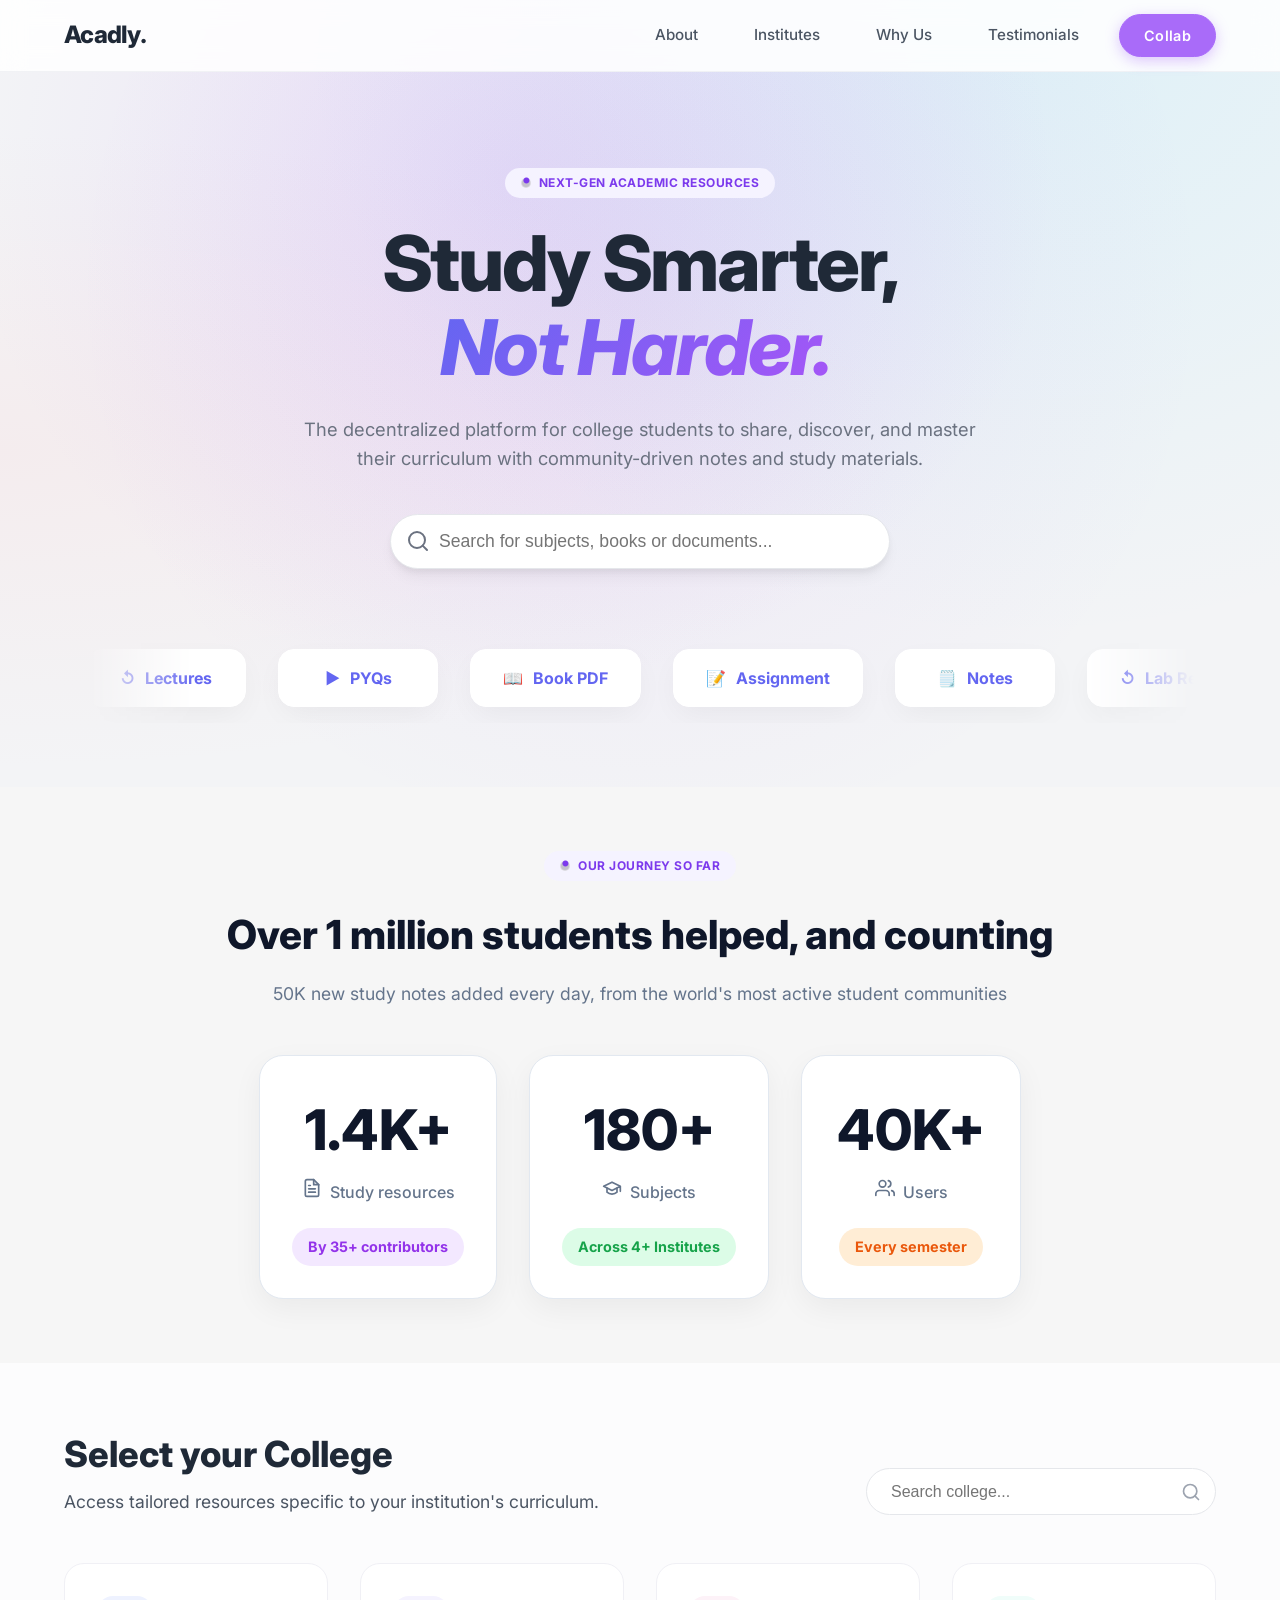
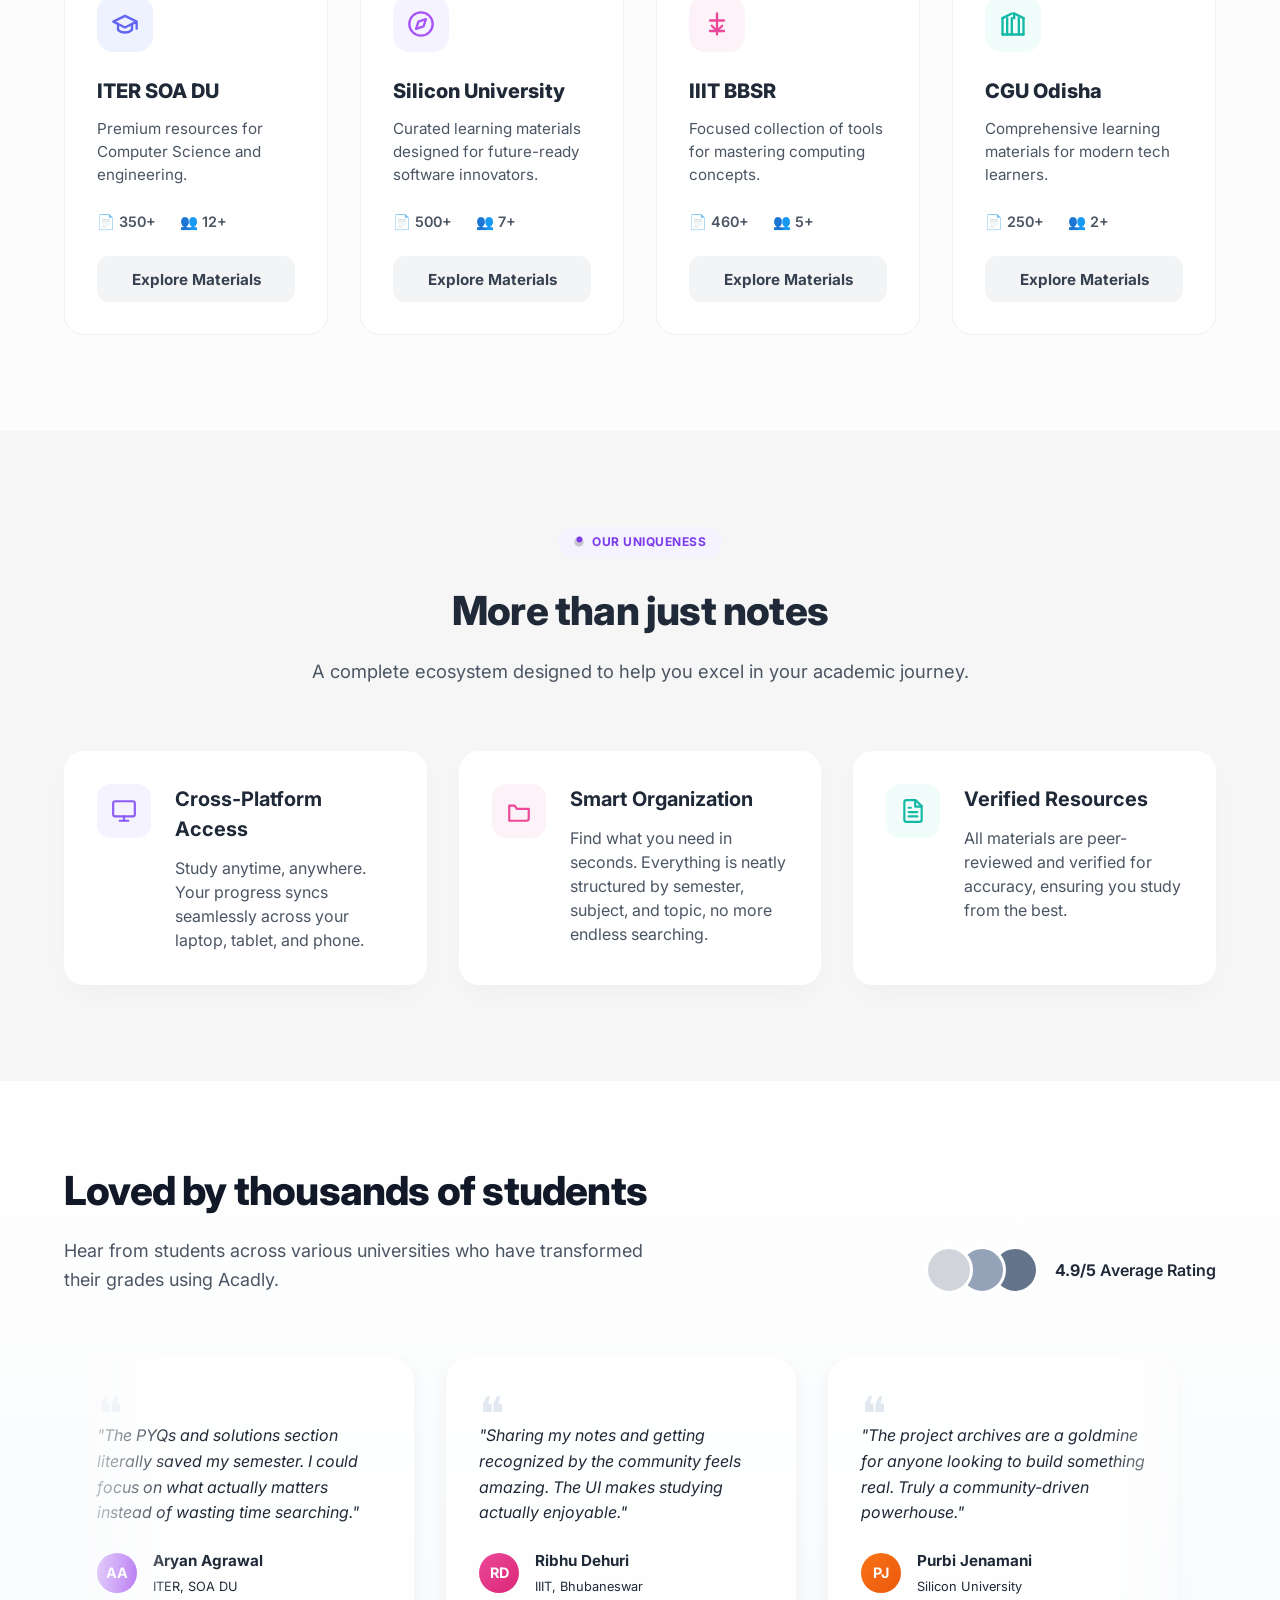
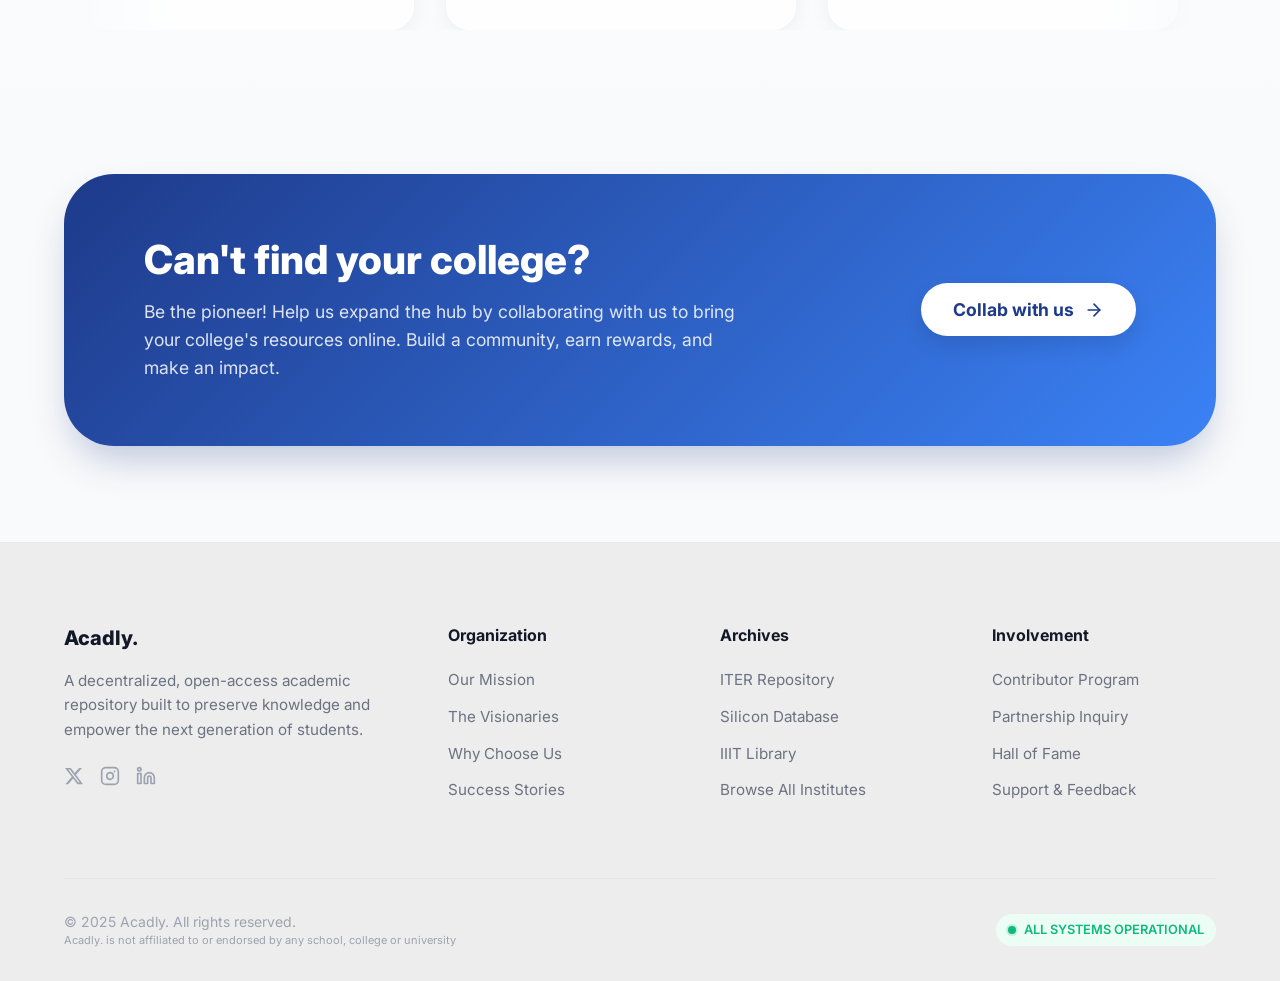
==== commit 427e41b5: "Version 2.4.1" ====
--- a/index.html
+++ b/index.html
@@ -490,8 +490,7 @@
         <div class="container">
             <div class="footer-main">
                 <div class="footer-col brand-col">
-                    <a href="#" class="footer-brand">
-                        <svg xmlns="http://www.w3.org/2000/svg" width="24" height="24" viewBox="0 0 24 24" fill="none" stroke="currentColor" stroke-width="2" stroke-linecap="round" stroke-linejoin="round" class="brand-icon"><path d="M4 19.5A2.5 2.5 0 0 1 6.5 17H20"></path><path d="M6.5 2H20v20H6.5A2.5 2.5 0 0 1 4 19.5v-15A2.5 2.5 0 0 1 6.5 2z"></path></svg>
+                    <a href="index.html#hero" class="footer-brand">
                         Acadly.
                     </a>
                     <p class="footer-desc">
@@ -534,6 +533,17 @@
                     </ul>
                 </div>
             </div>
+            <div class="footer-divider"></div>
+
+            <div class="footer-bottom">
+                <div class="copyright">
+                    © 2025 Acadly. All rights reserved.
+                    <p style="font-size: 11px;">Acadly. is not affiliated to or endorsed by any school, college or university</p>
+                </div>
+                <div class="system-status">
+                    <span class="status-dot"></span> ALL SYSTEMS OPERATIONAL
+                </div>
+            </div>
         </div>
     </footer>
 
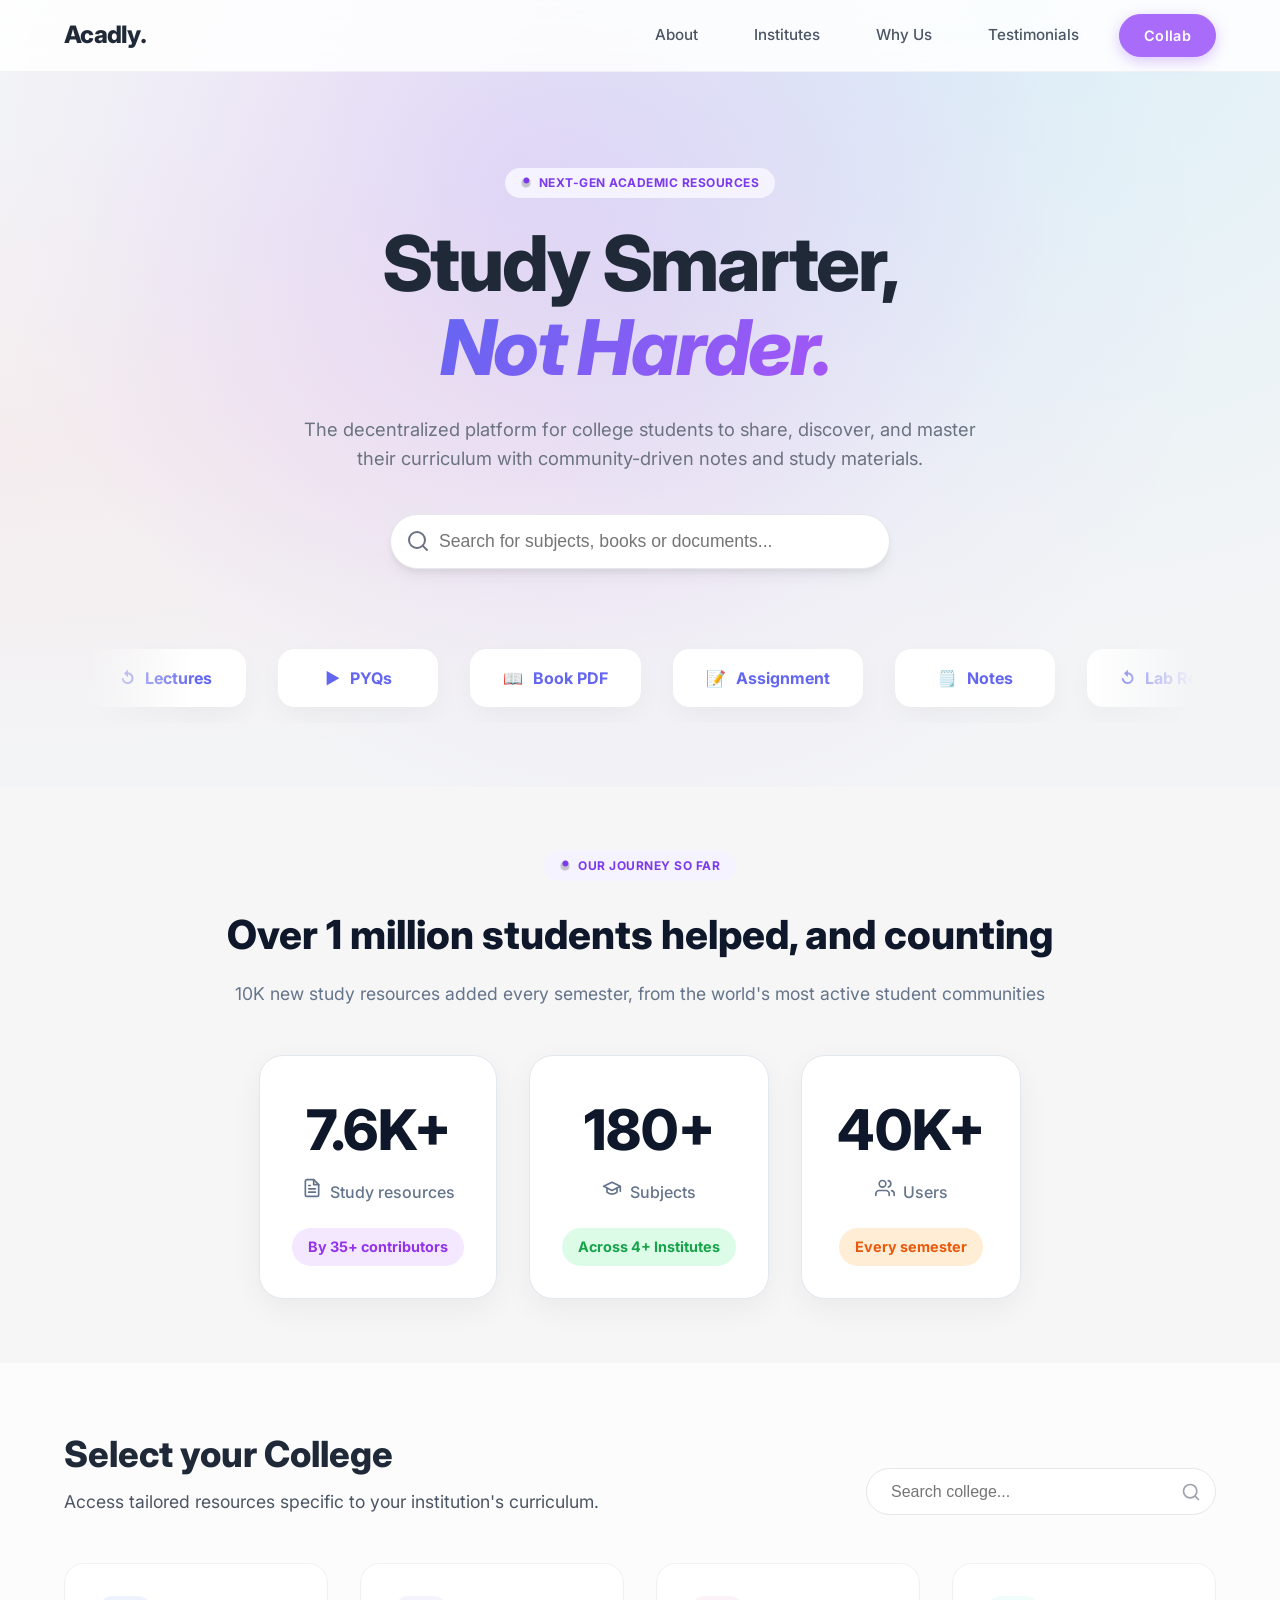
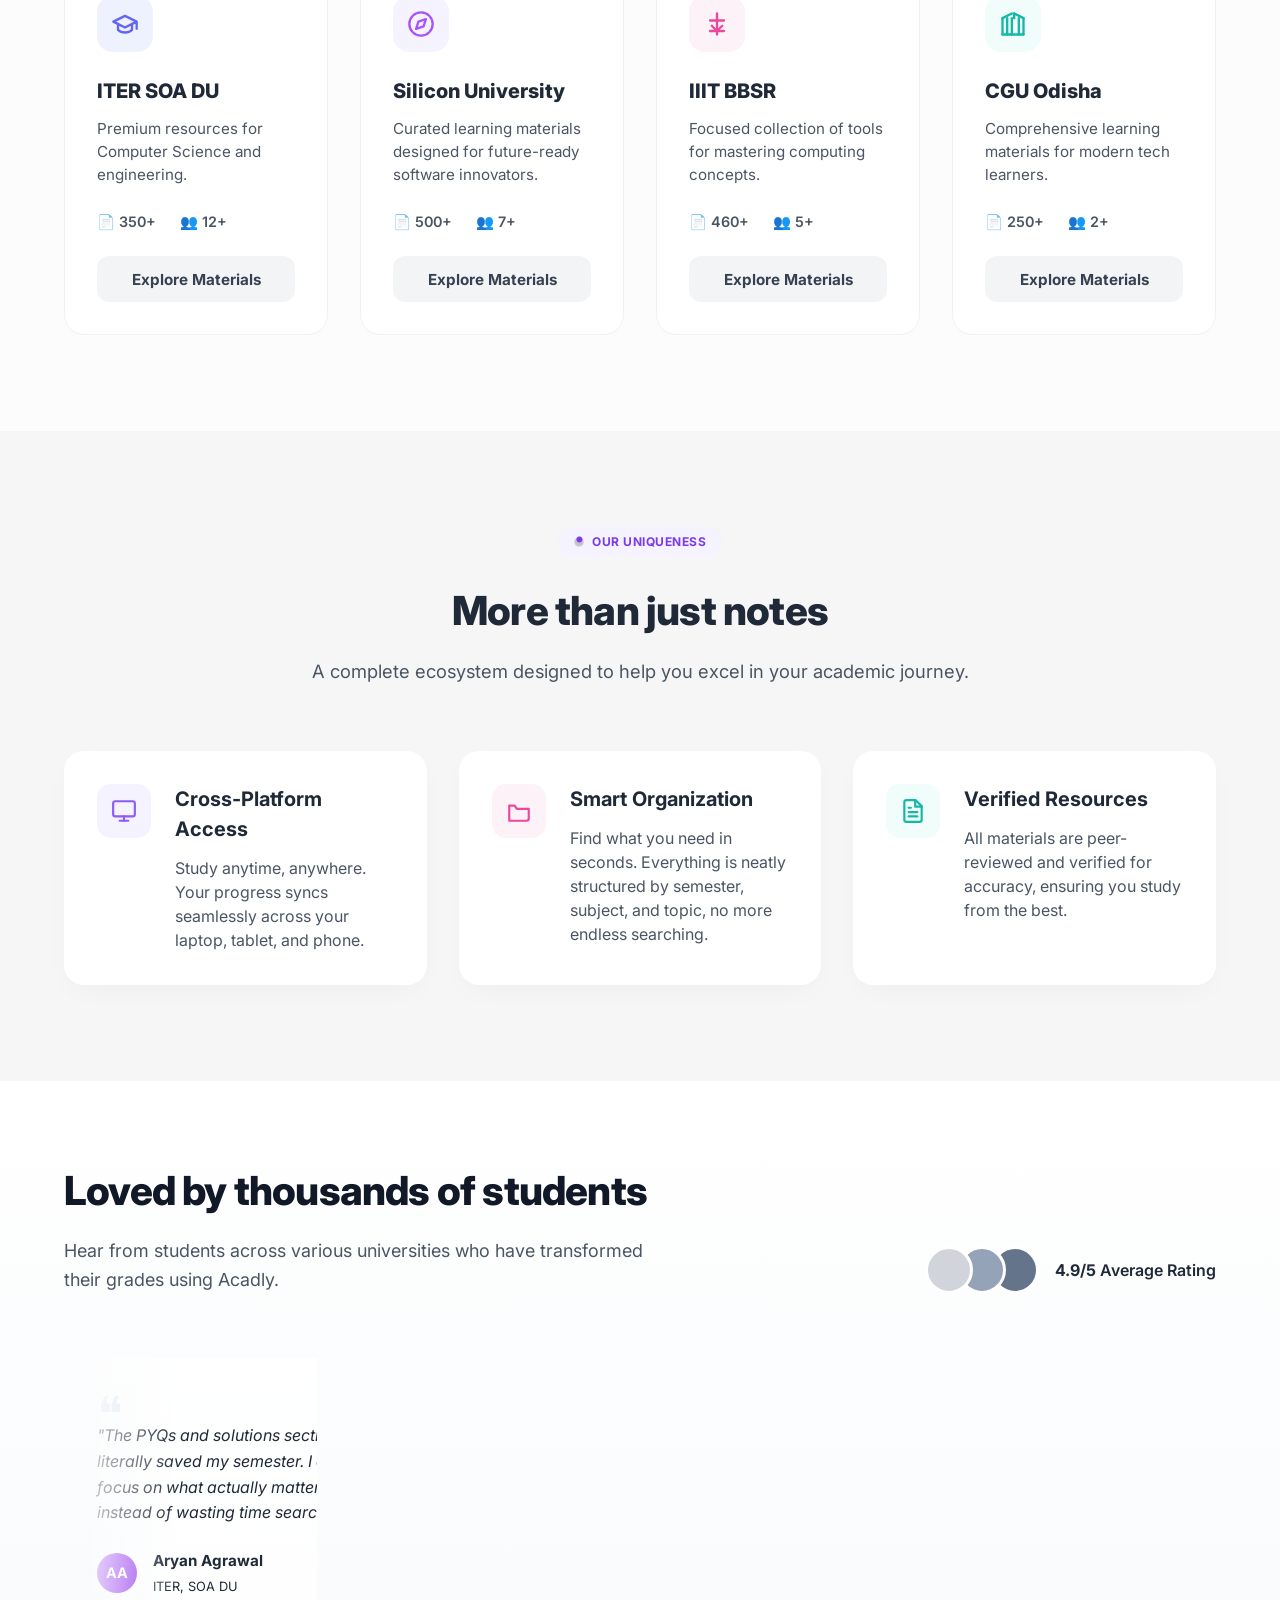
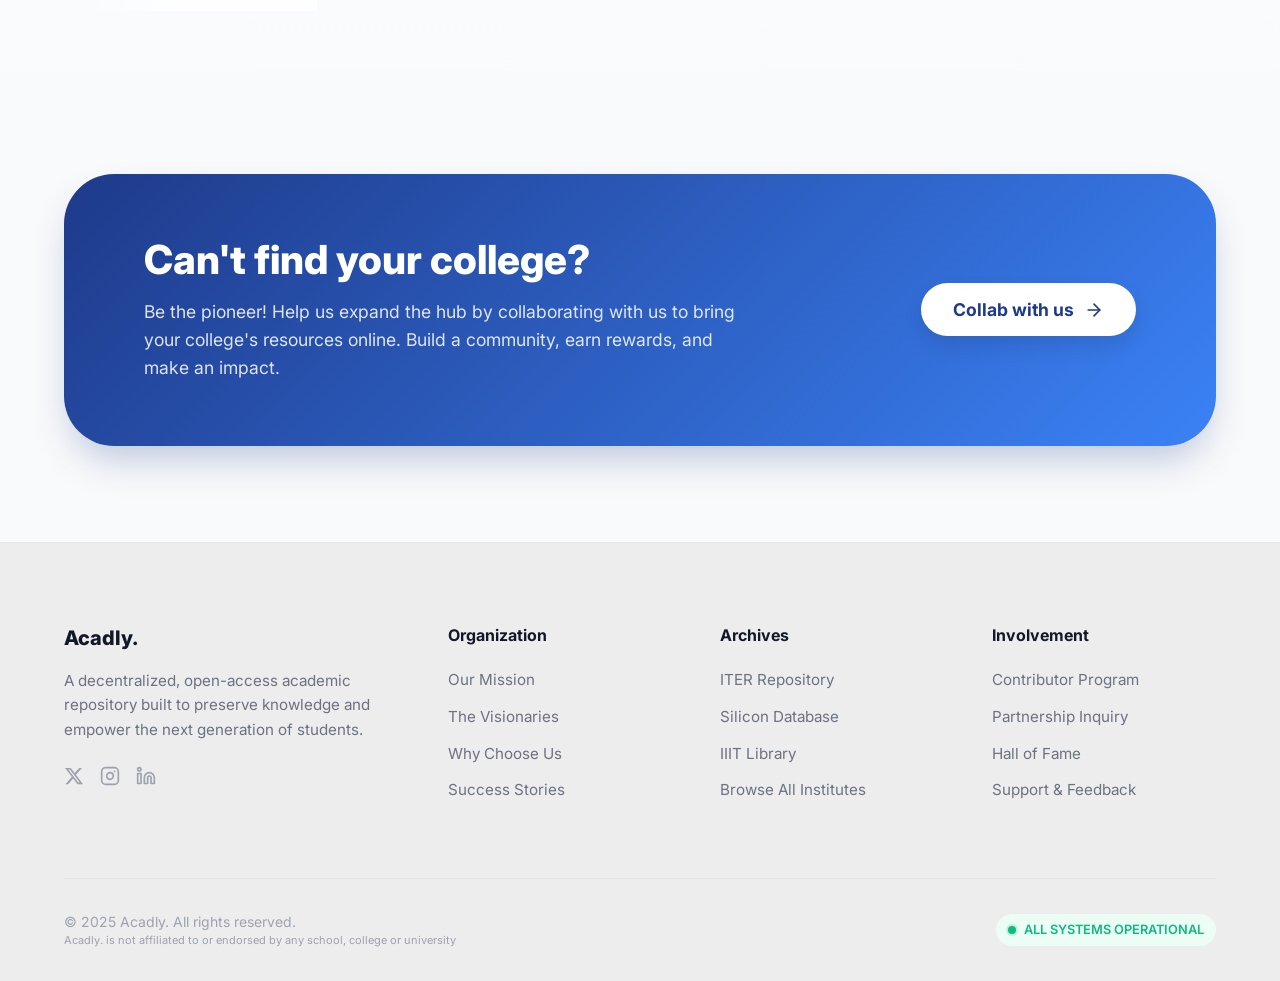
==== commit d492a407: "Version 2.4.2" ====
--- a/index.html
+++ b/index.html
@@ -98,13 +98,13 @@
                     <span class="dot">•</span> OUR JOURNEY SO FAR
                 </div>
             <h2>Over 1 million students helped, and counting</h2>
-            <p>50K new study notes added every day, from the world's most active student communities</p>
+            <p>10K new study resources added every semester, from the world's most active student communities</p>
         </div>
 
         <div class="desktop-stats">
             <div class="stats-grid">
                 <div class="stat-box">
-                    <h3>1.4K+</h3>
+                    <h3>7.6K+</h3>
                     <div class="stat-label">
                     <span class="icon">
                         <svg xmlns="http://www.w3.org/2000/svg" width="24" height="24" viewBox="0 0 24 24" fill="none" stroke="currentColor" stroke-linecap="round" stroke-linejoin="round"><path d="M14 2H6a2 2 0 0 0-2 2v16a2 2 0 0 0 2 2h12a2 2 0 0 0 2-2V8z"/><polyline points="14 2 14 8 20 8"/><line x1="16" y1="13" x2="8" y2="13"/><line x1="16" y1="17" x2="8" y2="17"/><polyline points="10 9 9 9 8 9"/></svg>
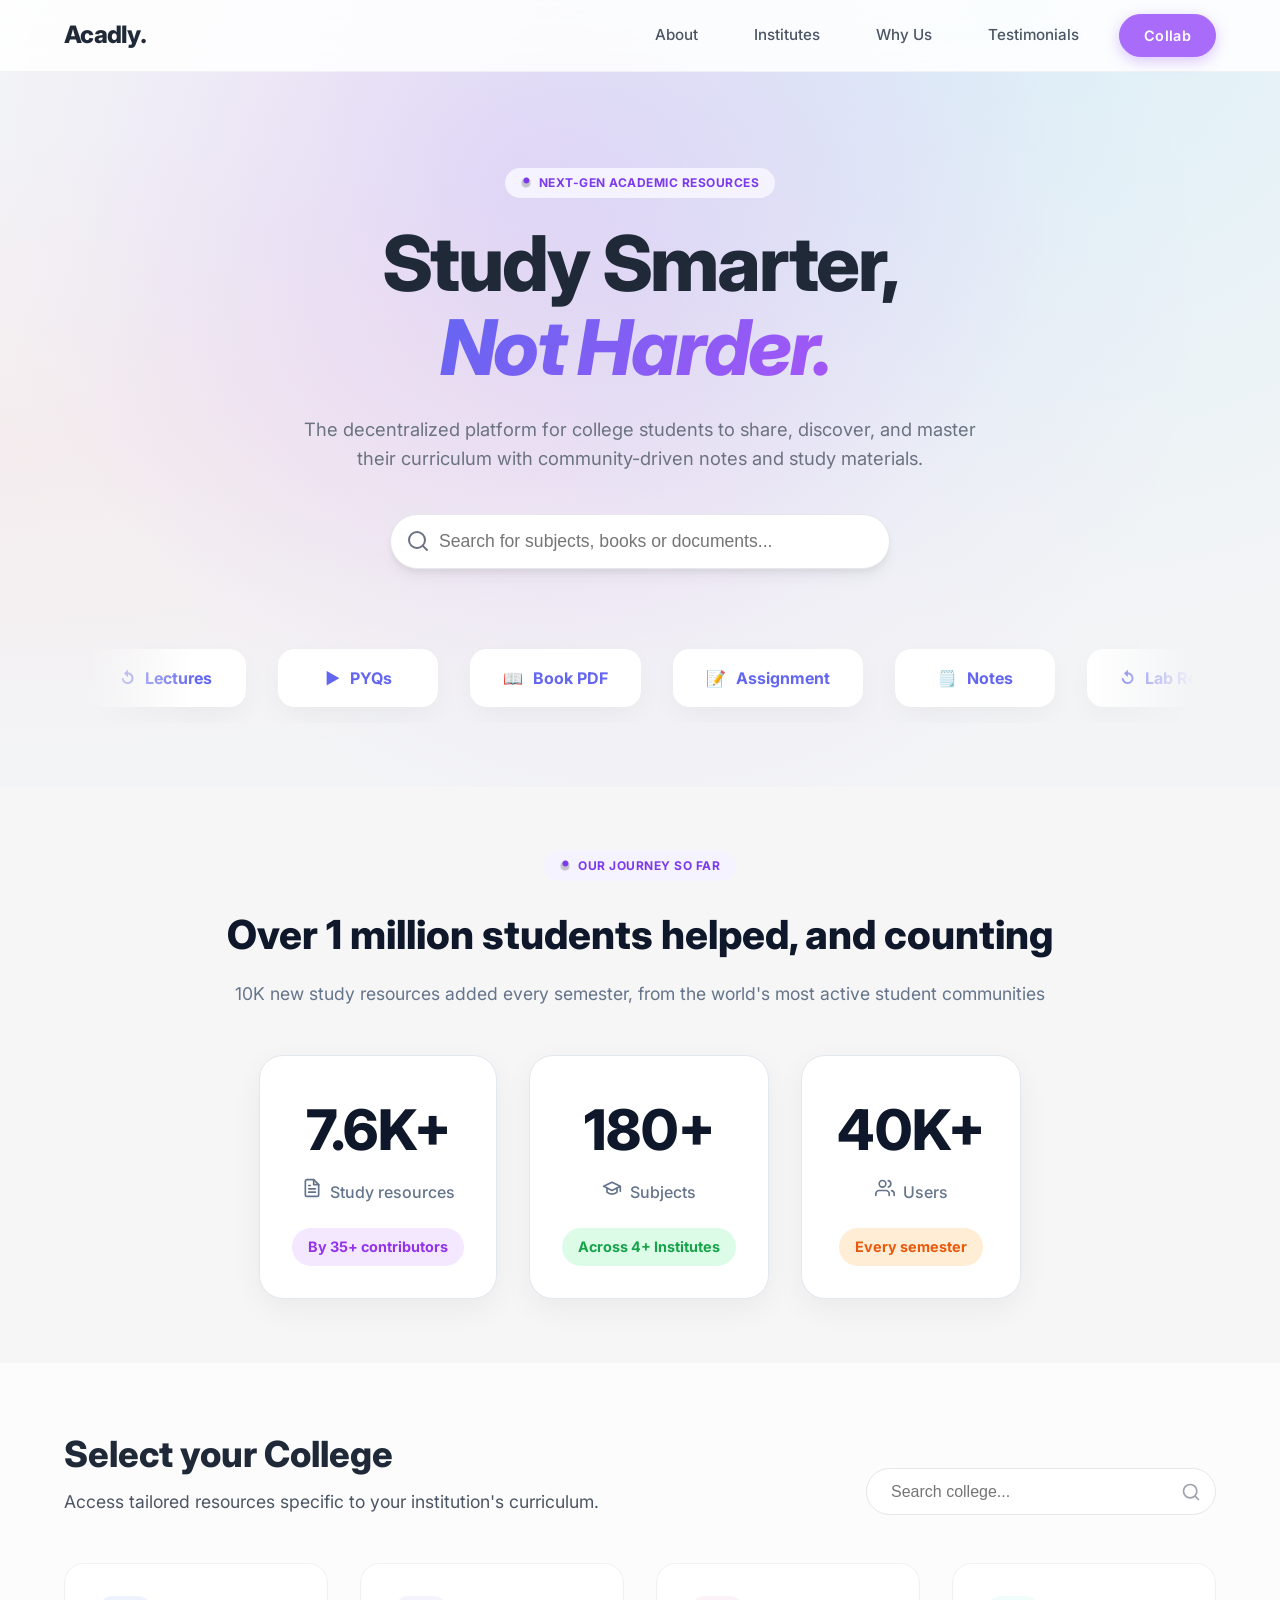
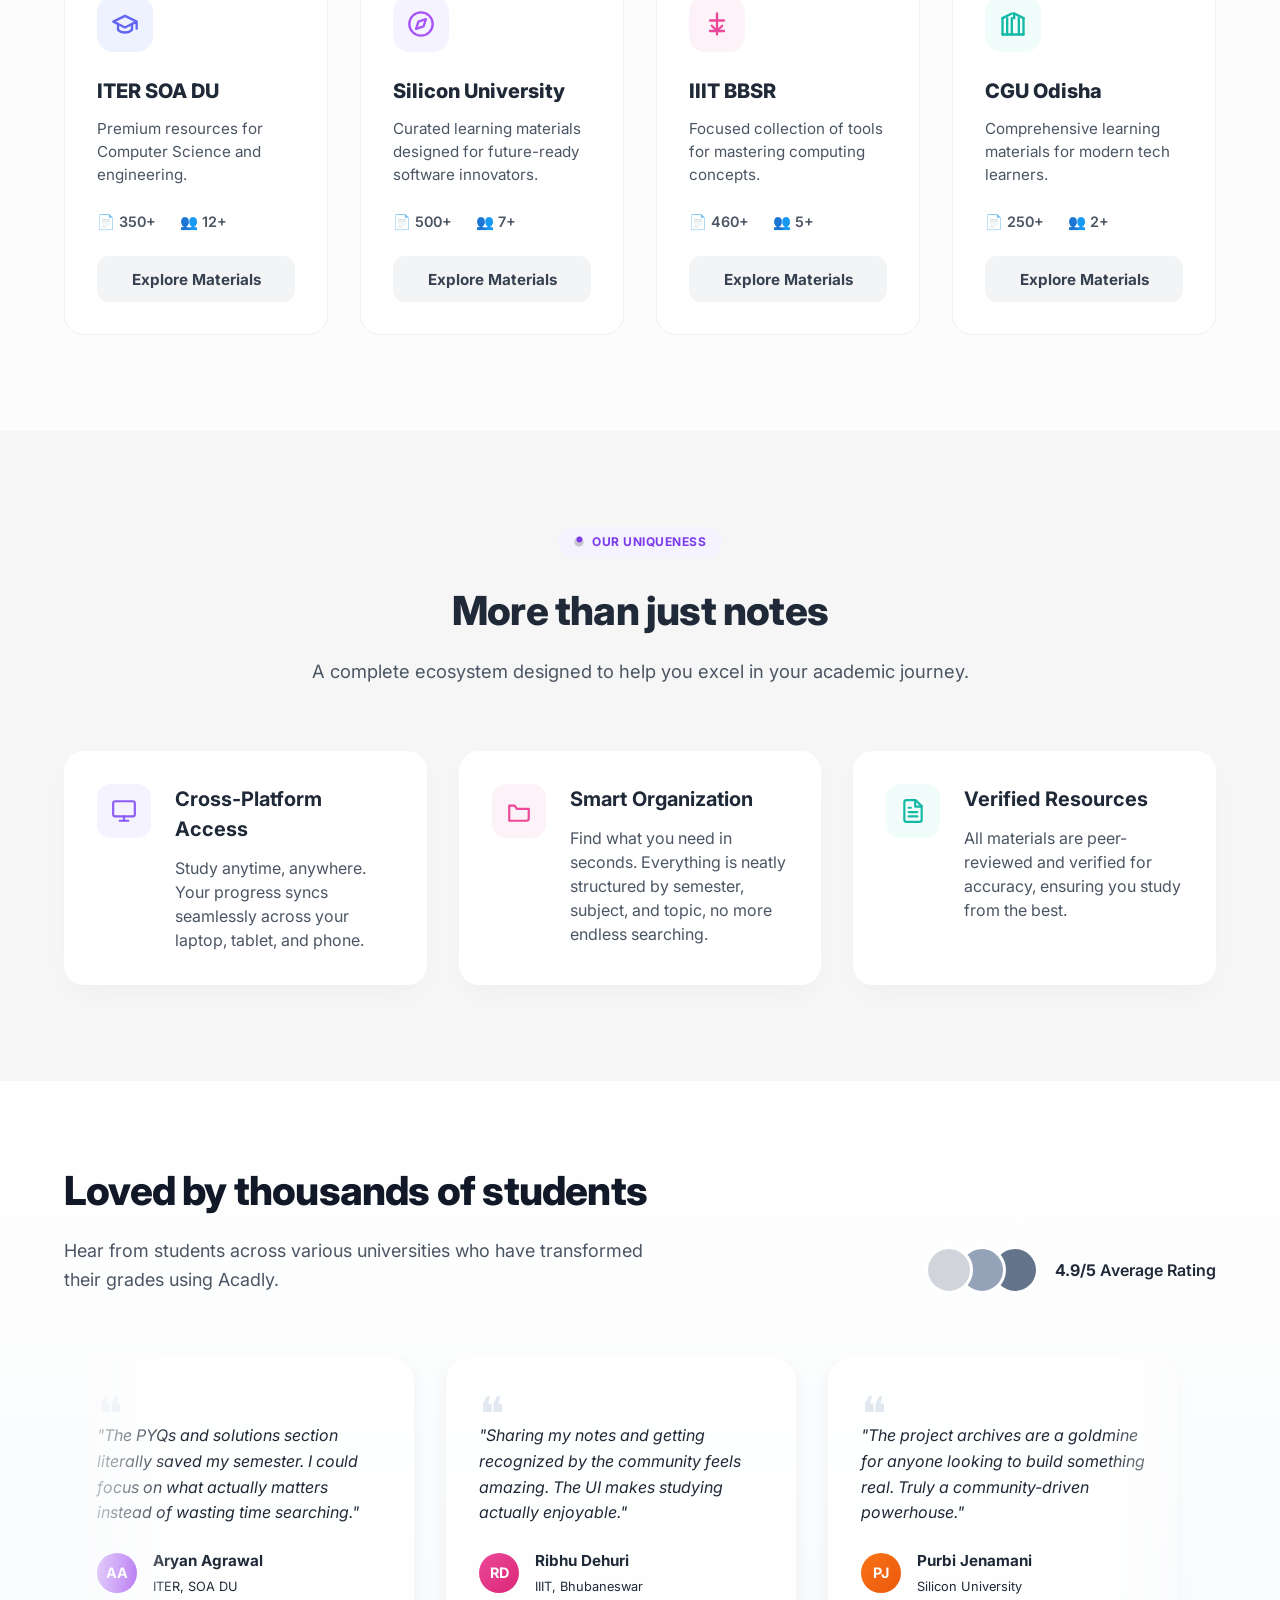
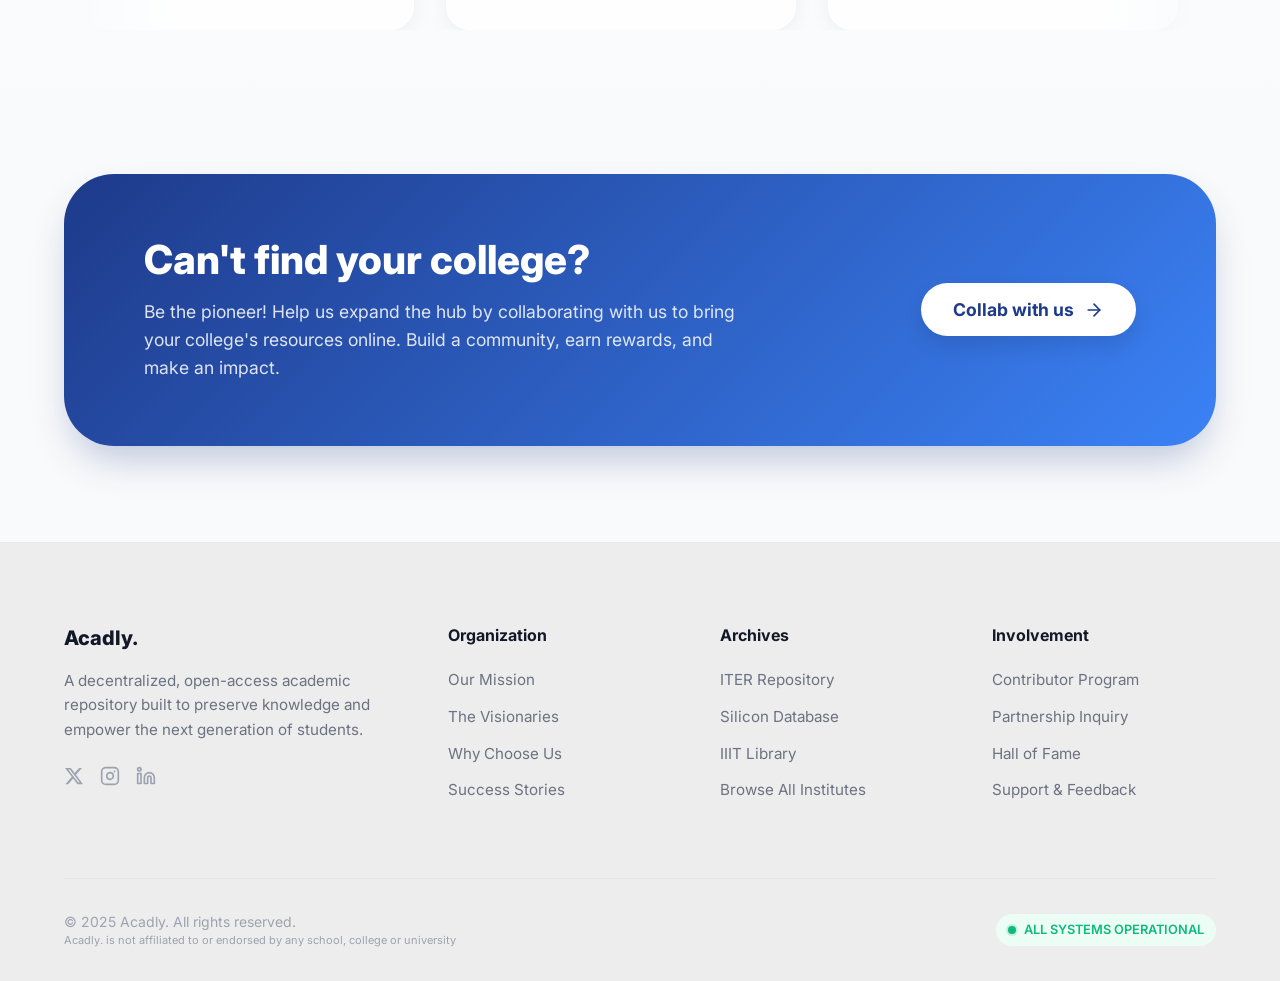
==== commit 8fc3a1a9: "Version 2.4.2" ====
--- a/index.html
+++ b/index.html
@@ -402,7 +402,7 @@
                 <div class="user-info">
                     <div class="avatar blue">AP</div>
                     <div>
-                        <h4>Ayush Ranjan Pradhan</h4>
+                        <h4>Abhinav Aryan</h4>
                         <span>ITER, SOA DU</span>
                     </div>
                 </div>
@@ -450,7 +450,7 @@
                 <div class="user-info">
                     <div class="avatar blue">AP</div>
                     <div>
-                        <h4>Ayush Ranjan Pradhan</h4>
+                        <h4>Abhinav Aryan</h4>
                         <span>ITER, SOA DU</span>
                     </div>
                 </div>
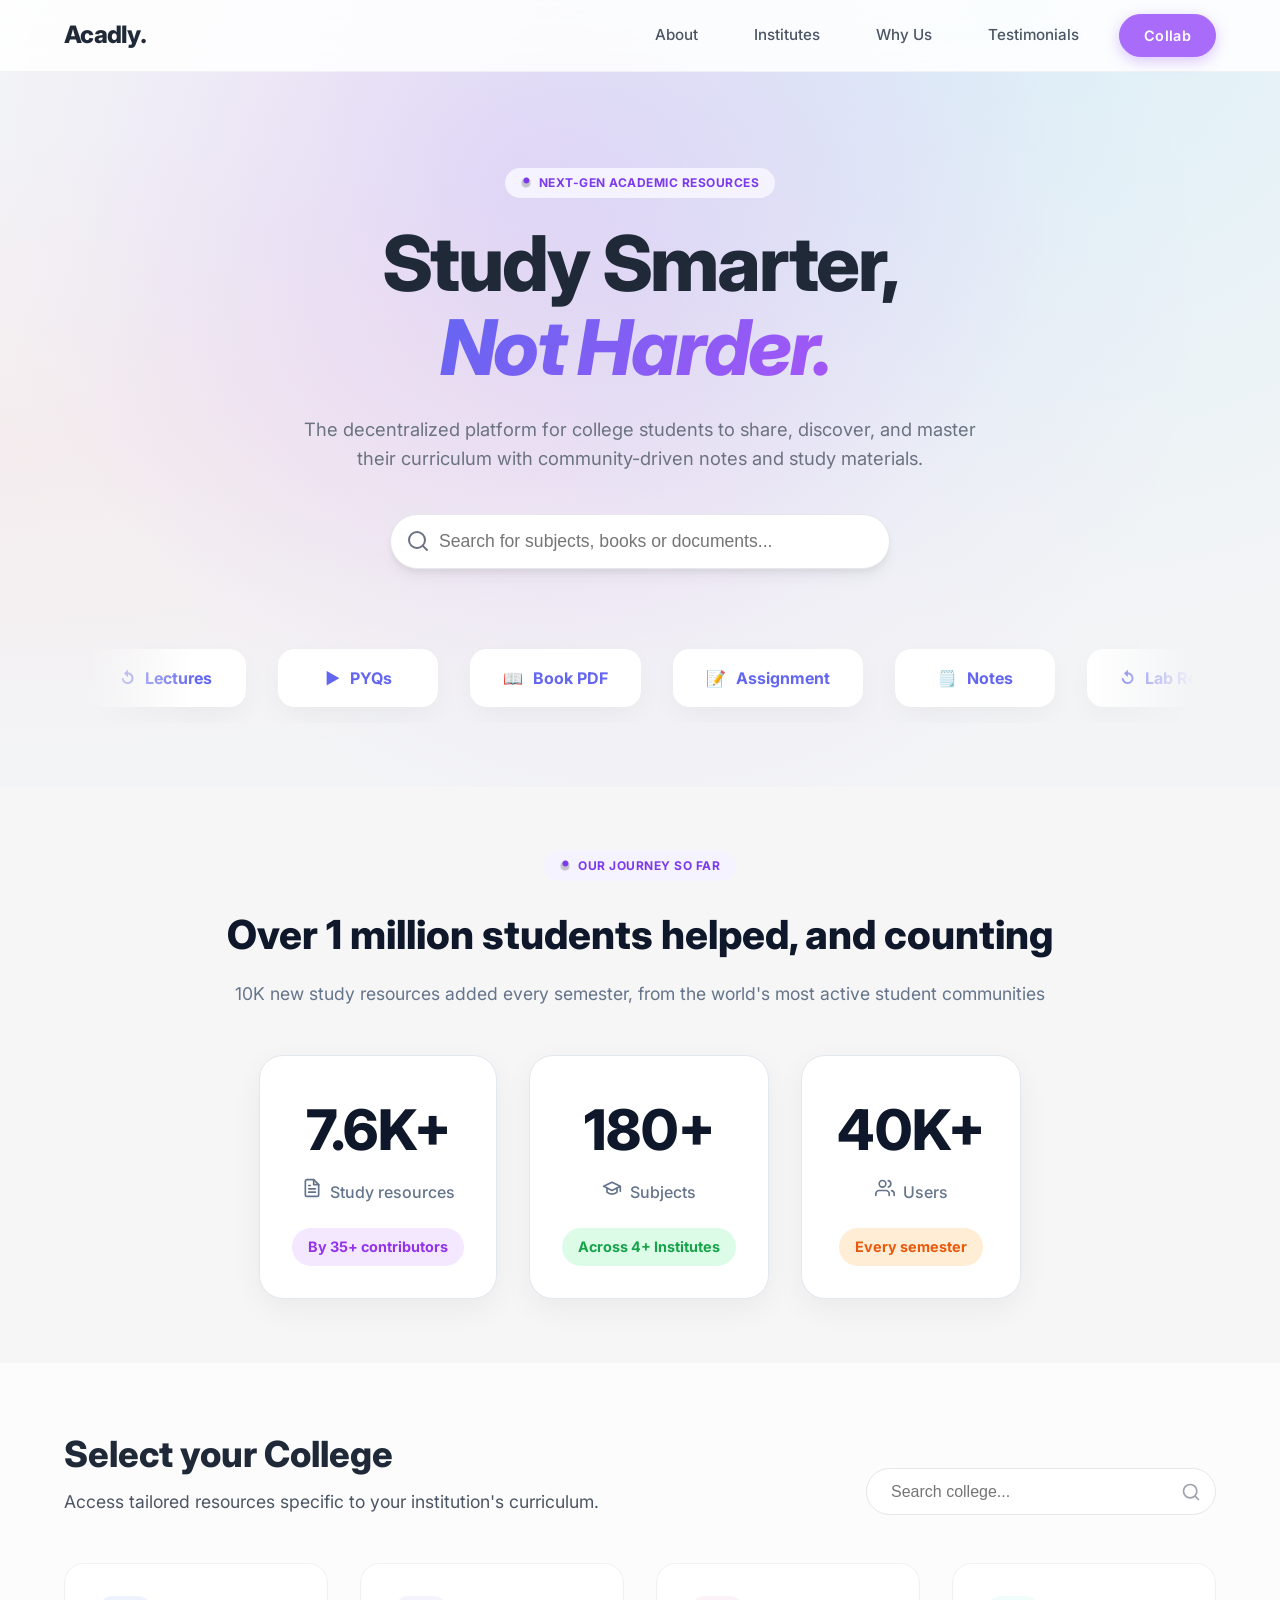
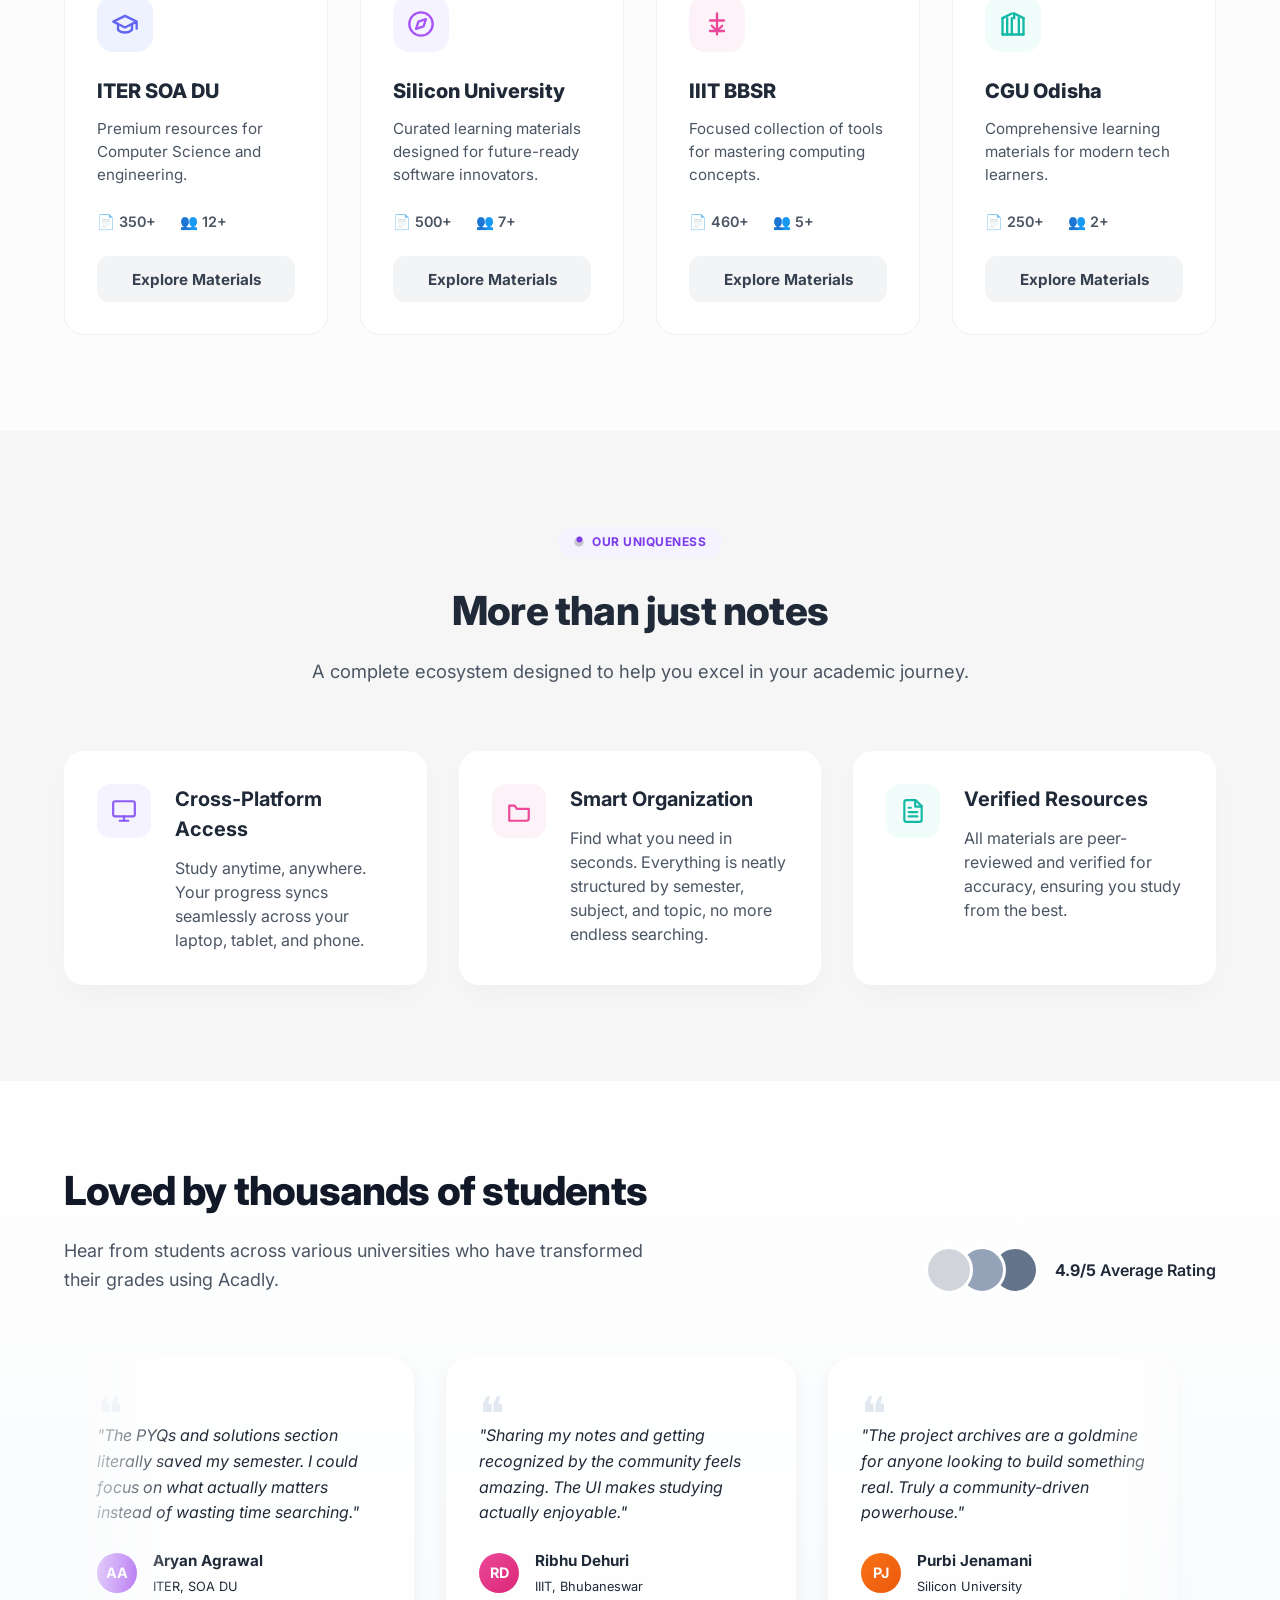
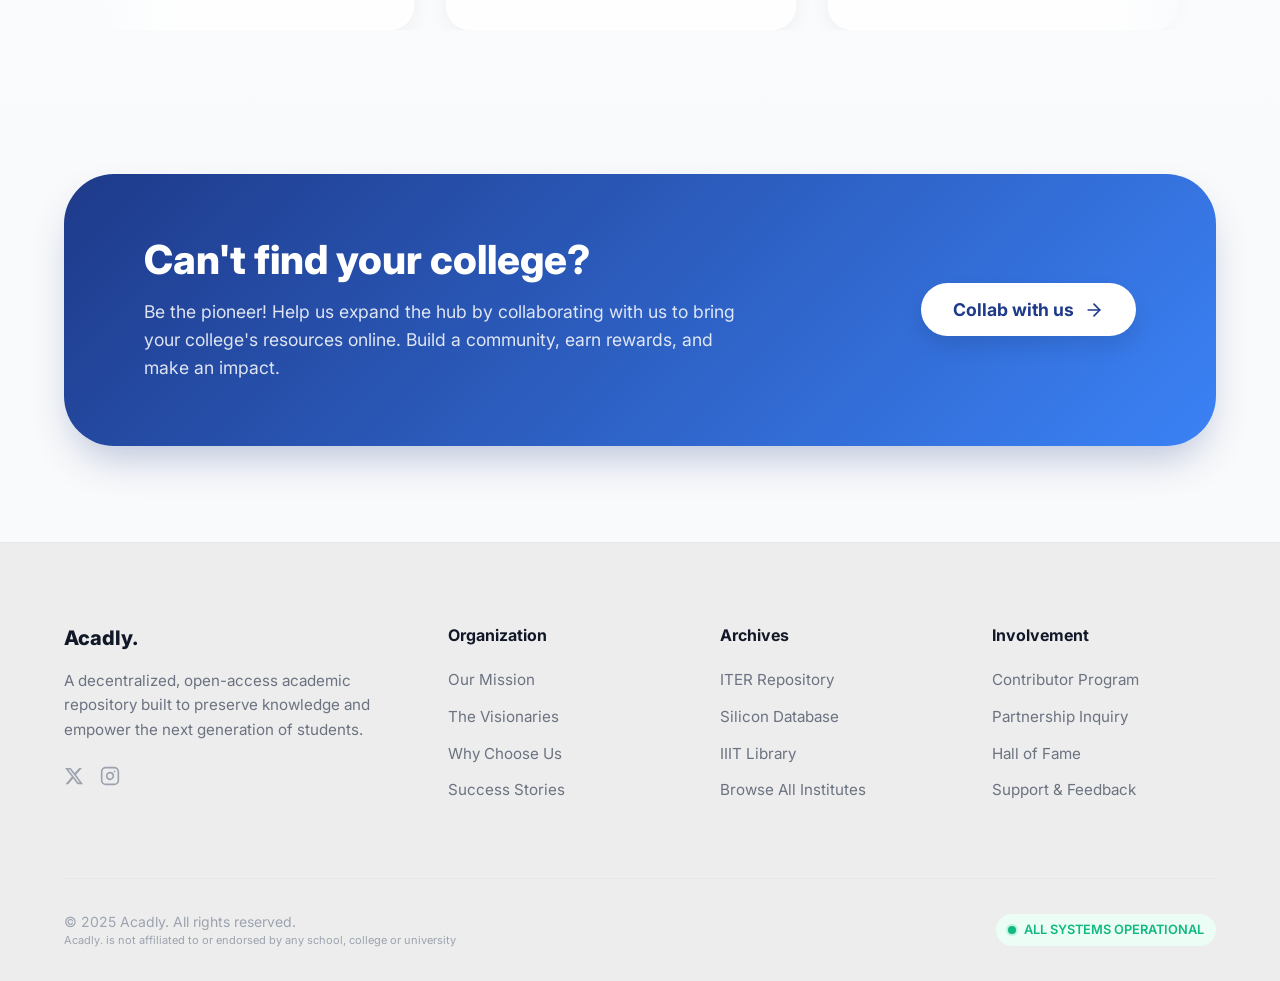
==== commit 3f200867: "Version 2.4.2" ====
--- a/index.html
+++ b/index.html
@@ -284,7 +284,7 @@
                 <a href="https://forms.gle/bbWV2wqrHFeoYZVv6" target="_blank" class="btn-primary-solid">
                     Upload Notes
                 </a>
-                <a href="mailto:vivek.ncc19@gmail.com?subject=Request Support for Acadly.&body=Hi Vivek, [Type your queries here]" target="_blank" class="btn-secondary-solid">
+                <a href="mailto:acadly.cloud@gmail.com?subject=Request Support for Acadly.&body=Hi Vivek, [Type your queries here]" target="_blank" class="btn-secondary-solid">
                     Request Support
                 </a>
             </div>
@@ -481,7 +481,36 @@
                 </div>
             </div>
         </section>
-
+        <div id="semester-loader" class="loader-overlay">
+    <div class="loader-content">
+        <div class="loader-header">
+            <div class="loader-spinner-ring"></div>
+            <h3>Initiating Launch Sequence...</h3>
+        </div>
+        <ul class="step-list">
+            <li class="step-item">
+                <span class="step-icon"></span>
+                <span class="step-text">Preparing your semester workspace</span>
+            </li>
+            <li class="step-item">
+                <span class="step-icon"></span>
+                <span class="step-text">Organizing subject folders</span>
+            </li>
+            <li class="step-item">
+                <span class="step-icon"></span>
+                <span class="step-text">Fetching available resources</span>
+            </li>
+            <li class="step-item">
+                <span class="step-icon"></span>
+                <span class="step-text">Optimizing access for you</span>
+            </li>
+            <li class="step-item">
+                <span class="step-icon"></span>
+                <span class="step-text">Redirecting to your notes</span>
+            </li>
+        </ul>
+    </div>
+</div>
         
         
     </main>
@@ -497,9 +526,9 @@
                         A decentralized, open-access academic repository built to preserve knowledge and empower the next generation of students.
                     </p>
                     <div class="social-links-row">
-                        <a href="#" class="social-icon" aria-label="LinkedIn"><svg xmlns="http://www.w3.org/2000/svg" width="20" height="20" viewBox="0 0 24 24" fill="currentColor"><path d="M18.244 2.25h3.308l-7.227 8.26 8.502 11.24H16.17l-5.214-6.817L4.99 21.75H1.68l7.73-8.835L1.254 2.25H8.08l4.713 6.231zm-1.161 17.52h1.833L7.084 4.126H5.117z"/></svg></a>
-                        <a href="#" class="social-icon" aria-label="Instagram"><svg xmlns="http://www.w3.org/2000/svg" width="20" height="20" viewBox="0 0 24 24" fill="none" stroke="currentColor" stroke-width="2" stroke-linecap="round" stroke-linejoin="round"><rect x="2" y="2" width="20" height="20" rx="5" ry="5"></rect><path d="M16 11.37A4 4 0 1 1 12.63 8 4 4 0 0 1 16 11.37z"></path><line x1="17.5" y1="6.5" x2="17.51" y2="6.5"></line></svg></a>
-                        <a href="#" class="social-icon" aria-label="Discord"><svg xmlns="http://www.w3.org/2000/svg" width="20" height="20" viewBox="0 0 24 24" fill="none" stroke="currentColor" stroke-width="2" stroke-linecap="round" stroke-linejoin="round"><path d="M16 8a6 6 0 0 1 6 6v7h-4v-7a2 2 0 0 0-2-2 2 2 0 0 0-2 2v7h-4v-7a6 6 0 0 1 6-6z"></path><rect x="2" y="9" width="4" height="12"></rect><circle cx="4" cy="4" r="2"></circle></svg></a>
+                        <a href="https://www.linkedin.com/company/acadly-in/" class="social-icon" aria-label="LinkedIn"><svg xmlns="http://www.w3.org/2000/svg" width="20" height="20" viewBox="0 0 24 24" fill="currentColor"><path d="M18.244 2.25h3.308l-7.227 8.26 8.502 11.24H16.17l-5.214-6.817L4.99 21.75H1.68l7.73-8.835L1.254 2.25H8.08l4.713 6.231zm-1.161 17.52h1.833L7.084 4.126H5.117z"/></svg></a>
+                        <a href="https://www.instagram.com/acadly.cloud/" class="social-icon" aria-label="Instagram"><svg xmlns="http://www.w3.org/2000/svg" width="20" height="20" viewBox="0 0 24 24" fill="none" stroke="currentColor" stroke-width="2" stroke-linecap="round" stroke-linejoin="round"><rect x="2" y="2" width="20" height="20" rx="5" ry="5"></rect><path d="M16 11.37A4 4 0 1 1 12.63 8 4 4 0 0 1 16 11.37z"></path><line x1="17.5" y1="6.5" x2="17.51" y2="6.5"></line></svg></a>
+                        <!-- <a href="#" class="social-icon" aria-label="Discord"><svg xmlns="http://www.w3.org/2000/svg" width="20" height="20" viewBox="0 0 24 24" fill="none" stroke="currentColor" stroke-width="2" stroke-linecap="round" stroke-linejoin="round"><path d="M16 8a6 6 0 0 1 6 6v7h-4v-7a2 2 0 0 0-2-2 2 2 0 0 0-2 2v7h-4v-7a6 6 0 0 1 6-6z"></path><rect x="2" y="9" width="4" height="12"></rect><circle cx="4" cy="4" r="2"></circle></svg></a> -->
                     </div>
                 </div>
 
@@ -529,7 +558,7 @@
                         <li><a href="https://docs.google.com/forms/d/e/1FAIpQLSd43KlGQHyydctvnxwIBJHfVCsGlplVSyKVEVeaEqMGzpGHhQ/viewform">Contributor Program</a></li>
                         <li><a href="https://forms.gle/Azt8ZUcDreJrkmPq8">Partnership Inquiry</a></li>
                         <li><a href="about.html#team">Hall of Fame</a></li>
-                        <li><a href="mailto:vivek.ncc19@gmail.com">Support & Feedback</a></li>
+                        <li><a href="mailto:acadly.cloud@gmail.com">Support & Feedback</a></li>
                     </ul>
                 </div>
             </div>
--- a/style.css
+++ b/style.css
@@ -2531,3 +2531,131 @@
         flex-shrink: 0;
     }
 }
+/* --- Multi-Step Loader Styles --- */
+.loader-overlay {
+    position: fixed;
+    top: 0;
+    left: 0;
+    width: 100%;
+    height: 100%;
+    background: rgba(255, 255, 255, 0.85); /* Light pastel/glass base */
+    backdrop-filter: blur(12px); /* Glassmorphism */
+    z-index: 9999;
+    display: none; /* Hidden by default */
+    align-items: center;
+    justify-content: center;
+    opacity: 0;
+    transition: opacity 0.3s ease;
+}
+
+.loader-overlay.active {
+    opacity: 1;
+}
+
+.loader-content {
+    background: #ffffff;
+    padding: 2.5rem;
+    border-radius: 24px;
+    box-shadow: 0 20px 60px -10px rgba(0, 0, 0, 0.1);
+    border: 1px solid #f3f4f6;
+    width: 100%;
+    max-width: 400px;
+}
+
+.loader-header {
+    display: flex;
+    align-items: center;
+    gap: 1rem;
+    margin-bottom: 2rem;
+    padding-bottom: 1rem;
+    border-bottom: 1px solid #f3f4f6;
+}
+
+.loader-header h3 {
+    font-size: 1.1rem;
+    font-weight: 700;
+    color: var(--text-dark);
+    margin: 0;
+}
+
+/* Custom Spinner Ring */
+.loader-spinner-ring {
+    width: 24px;
+    height: 24px;
+    border: 3px solid #e5e7eb;
+    border-top-color: var(--primary-blue);
+    border-radius: 50%;
+    animation: spin 1s linear infinite;
+}
+
+@keyframes spin { 100% { transform: rotate(360deg); } }
+
+/* Step List */
+.step-list {
+    display: flex;
+    flex-direction: column;
+    gap: 1.2rem;
+}
+
+.step-item {
+    display: flex;
+    align-items: center;
+    gap: 1rem;
+    color: var(--text-light); /* Default inactive color */
+    transition: all 0.3s ease;
+}
+
+/* Icon: The Circle */
+.step-icon {
+    width: 20px;
+    height: 20px;
+    border: 2px solid #e5e7eb;
+    border-radius: 50%;
+    flex-shrink: 0;
+    position: relative;
+    transition: all 0.3s ease;
+}
+
+.step-text {
+    font-size: 0.95rem;
+    font-weight: 500;
+}
+
+/* --- STATE: ACTIVE (Processing) --- */
+.step-item.active {
+    color: var(--primary-blue);
+    transform: translateX(5px);
+}
+
+.step-item.active .step-icon {
+    border-color: var(--primary-blue);
+    background: #eff6ff;
+    box-shadow: 0 0 0 3px rgba(169, 107, 249, 0.1);
+}
+
+.step-item.active .step-text {
+    font-weight: 700;
+}
+
+/* --- STATE: COMPLETED (Done) --- */
+.step-item.completed {
+    color: var(--text-dark);
+}
+
+.step-item.completed .step-icon {
+    background: var(--primary-blue);
+    border-color: var(--primary-blue);
+}
+
+/* Checkmark using CSS pseudo-element */
+.step-item.completed .step-icon::after {
+    content: '';
+    position: absolute;
+    left: 6px;
+    top: 2px;
+    width: 4px;
+    height: 9px;
+    border: solid white;
+    border-width: 0 2px 2px 0;
+    transform: rotate(45deg);
+}
